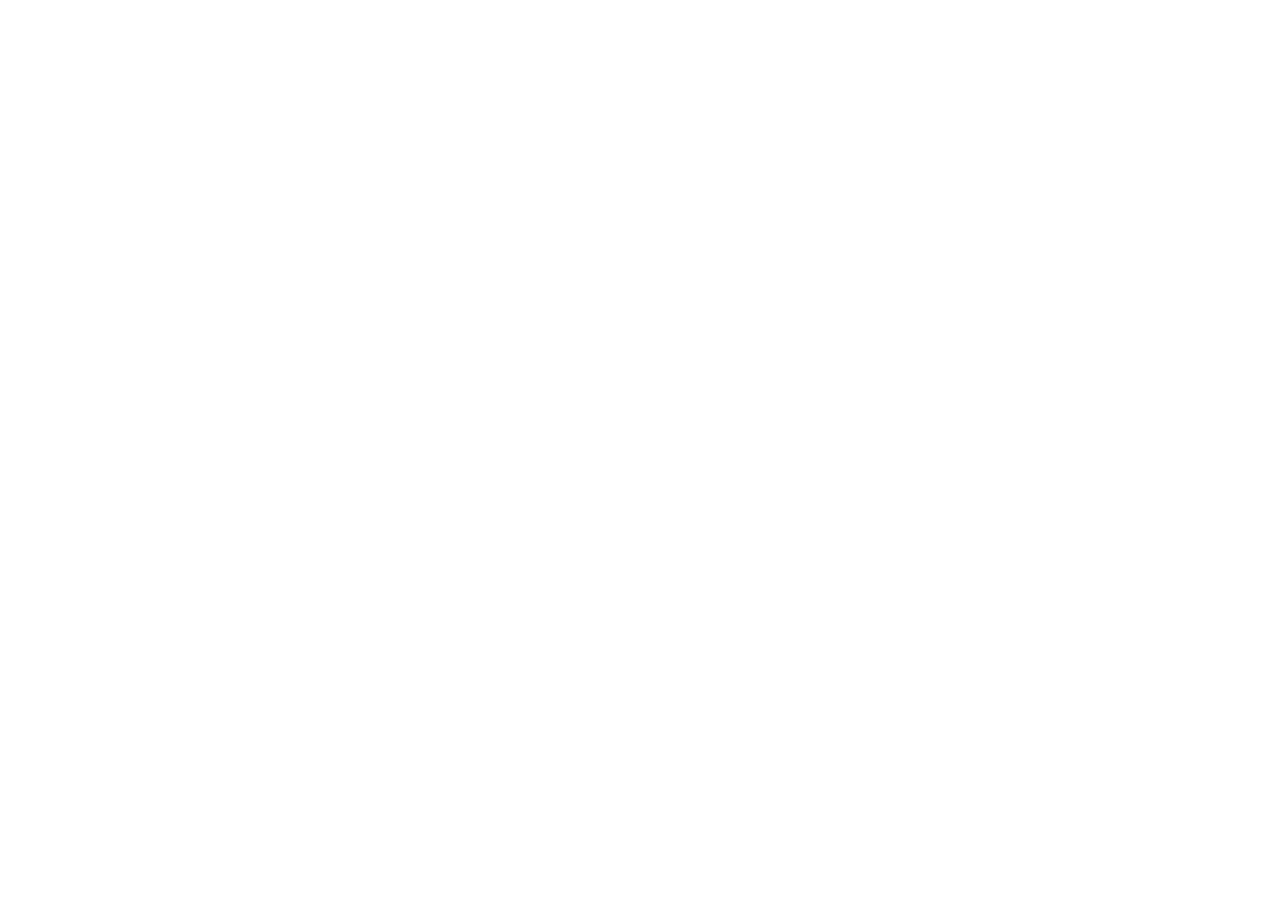
==== index.html @ 1bb32922 "Add basic boilerplate and stylesheet" ====
<!DOCTYPE html>
<html lang="en">
<head>
    <meta charset="UTF-8">
    <meta name="viewport" content="width=device-width, initial-scale=1.0">
    <meta name="description" content="">

    <meta property="og:title" content="">
    <meta property="og:description" content="">
    <meta property="og:image" content="">
    <meta property="og:type" content="">
    <meta property="og:url" content="">
    
    <link rel="canonical" href="">

    

    <link rel="alternate" hreflang="ka" href="">
    <link rel="alternate" hreflang="en" href="">
    <link rel="alternate" hreflang="x-default" href="">

    <link rel="stylesheet" href="styles/styles.css">

    <title>Art Main Page</title>
</head>
<body>
    <header>

    </header>

    <main>

    </main>
    
    <footer>

    </footer>
</body>
</html>
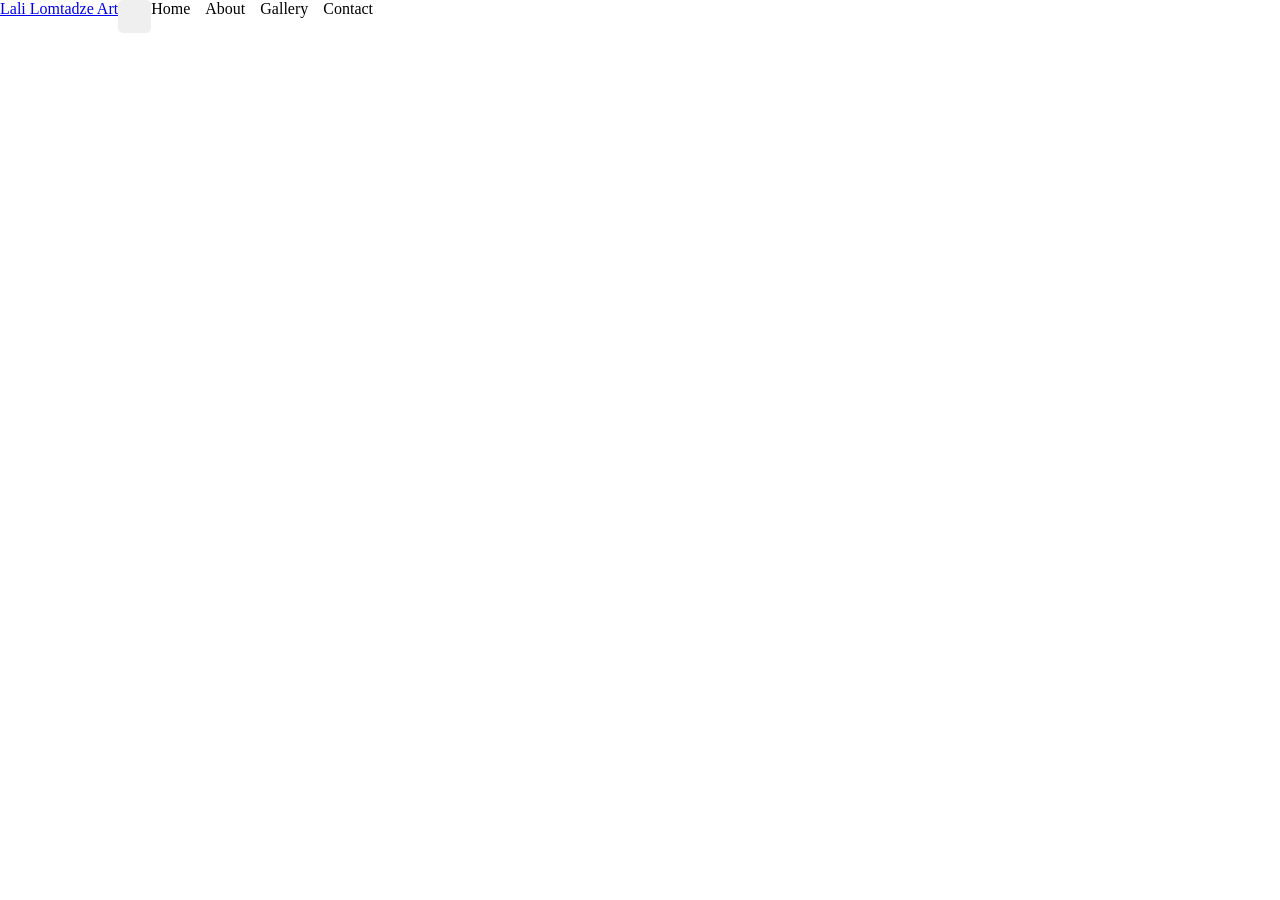
==== commit 6dedfefc: "Add bare bones navigation system" ====
--- a/index.html
+++ b/index.html
@@ -19,19 +19,52 @@
     <link rel="alternate" hreflang="en" href="">
     <link rel="alternate" hreflang="x-default" href="">
 
-    <link rel="stylesheet" href="styles/styles.css">
+    <link rel="stylesheet" href="Styles/styles.css">
+    <link rel="stylesheet" href="Styles/nav.css">
 
     <title>Art Main Page</title>
 </head>
 <body>
     <header>
+        <div class="top_Panel">
+
+            <a href="index.html" class="nav_Logo">
+                Lali Lomtadze Art
+            </a>
+
+            <button class="hamburger_Btn" aria-label="Toggle navigation menu" aria-expanded="false">
+                <div class="hamburger_Line" id="hl1"></div>
+                <div class="hamburger_Line" id="hl2">
+                    <!-- <div id="hl_Piece1"></div>
+                    <div id="hl_Piece2"></div> -->
+                </div>
+                <div class="hamburger_Line" id="hl3"></div>
+            </button>
+
+            <nav class="nav_Element">
+                <ul class="nav_List">
+                    <li class="nav_Link">
+                        Home
+                    </li>
+                    <li class="nav_Link">
+                        About
+                    </li>
+                    <li class="nav_Link">
+                        Gallery
+                    </li>
+                    <li class="nav_Link">
+                        Contact
+                    </li>
+                </ul>
+            </nav>
+        </div>
 
     </header>
 
     <main>
 
     </main>
-    
+
     <footer>
 
     </footer>
--- a/Styles/styles.css
+++ b/Styles/styles.css
@@ -0,0 +1,327 @@
+    *, *::before, *::after {
+        box-sizing: border-box;
+
+        margin: 0;
+
+        padding: 0;
+
+        --text-color: #2f2a26;
+
+        --text-color-alt: #5c534c;
+
+        --text-color-alt-two: #ffffff;
+
+        --default-font-family: Arial, Helvetica, sans-serif;
+
+        --section-separator-unit: clamp(48px, 3vw, 96px);
+
+        --section-separator-unit-big: clamp(48px, 6vw, 96px);
+
+        --nav-color: #f6f3eecc;
+
+        --nav-text-color: #3a332e;
+
+
+        --btn-text-small-phone: clamp(0.2rem, 1.5vw + 0.5rem, 1.5rem);
+        --btn-text-small: clamp(0.2rem, 0.6vw + 0.5rem, 1.4rem);
+
+        --font-size-title-one: clamp(1rem, 2.3vw + 0.8rem, 2rem);
+        --font-size-title-one-big: clamp(1rem, 2.3vw + 0.8rem, 4.3rem);
+        --font-size-title-two: clamp(0.2rem, 2vw + 0.6rem, 2rem);
+        --font-size-title-three: clamp(0.2rem, 0.8vw + 0.4rem, 2rem);
+
+        --primary-color: #d8d2c8;
+
+        --primary-darker: #bfb6a8;
+
+        --secondary-color: #8a8176;
+
+        --tertiary-color: #f4f1ec;
+
+        --tertiary-darker: #3b342f;
+
+        /* --quaternary-color: #4F728E; */
+
+        --quaternary-color: #cfc7bb;
+
+        --quaternary-lighter: #6b6258;
+
+        --quinary-color: #4b443d;
+
+
+        --gradient-one: #ffffff;
+
+        --gradient-two: #e3ddd4;
+
+
+        --gradient-one-hover: #ffffff;
+
+        --gradient-two-hover: #d6cfc5;
+
+
+
+        --distinguished-window: #afa79c;
+
+
+        --footer-background-color: #f3efe9;
+
+        --dimmed-link: #6f665c;
+
+
+        --contact-tag: #ebe6df62;
+
+        --contact-card: #f7f3ee;
+
+
+        --background-color: #faf8f5;
+
+        --accent-color-one: #b9b1a5;
+
+        --accent-color-two: #e6dfd3;
+
+        --accent-color-three: #c9b8a3;
+
+        --border-radius-mobile-large: clamp(10px, 4vw, 30px);
+
+        --border-radius-mobile-smaller: clamp(5px, 2vw, 15px);
+
+        --border-radius-picture-one: clamp(10px, 4vw, 30px);
+
+        /* DO NOT DELETE BELOW THIS */
+
+
+        --footer-Text: #7a7268;
+
+        --footer-headers: #4e463f;
+
+        /* Font Sizes */
+
+        /* =================================
+        HERO / DISPLAY
+        ================================= */
+
+        --fs-display-xxl: clamp(3.25rem, 8vw, 4rem); /* 52–64px */
+        --fs-display-xl:  clamp(2.75rem, 7vw, 3.5rem);
+        --fs-display-lg:  clamp(2.25rem, 6vw, 3rem);
+        --fs-display-md:  clamp(2rem, 5vw, 2.5rem);
+
+
+        /* =================================
+        SECTION HEADINGS
+        ================================= */
+
+        --fs-heading-xl: 2.5rem;  /* 40px */
+        --fs-heading-lg: 2rem;    /* 32px */
+        --fs-heading-md: 1.75rem; /* 28px */
+        --fs-heading-sm: 1.5rem;  /* 24px */
+
+
+        /* =================================
+        CARDS / COMPONENTS
+        ================================= */
+
+        --fs-card-xl: 1.5rem;      /* 24px */
+        --fs-card-lg: 1.25rem;     /* 20px */
+        --fs-card: 1.125rem;       /* 18px */
+        --fs-card-sm: 1rem;        /* 16px */
+
+
+        /* =================================
+        BODY COPY
+        ================================= */
+
+        --fs-body-xl: 1.25rem; /* 20px */
+        --fs-body-lg: 1.125rem;/* 18px */
+        --fs-body: 1rem;       /* 16px */
+        --fs-body-sm: .875rem; /* 14px */
+        --fs-body-xs: .75rem;  /* 12px */
+
+
+        /* =================================
+        UI
+        ================================= */
+
+        --fs-button-lg: 1.125rem; /* 18px */
+        --fs-button: 1rem;        /* 16px */
+        --fs-button-sm: .875rem;  /* 14px */
+        --fs-label-lg: 1rem;      /* 16px */
+        --fs-label: .875rem;      /* 14px */
+
+
+        /* =================================
+        MARKETING SPECIALS
+        ================================= */
+
+        --fs-stat-xl: 4rem; /* 64px */
+        --fs-stat-lg: 3rem; /* 48px */
+        --fs-quote: 1.5rem; /* 24px */
+        --fs-overline: .75rem; /* 12px */
+        --fs-caption: .75rem;  /* 12px */
+        
+    }
+
+  
+    h1, h2, h3, h4, h5, h6 {
+
+      font-weight: 100;
+    }
+
+    h1 {
+
+        font-size: var(--fs-display-lg);
+    }
+
+    h2 {
+
+        font-size: var(--fs-heading-lg);
+    }
+
+    h3 {
+
+        font-size: var(--fs-heading-md);
+    }
+
+    h4 {
+
+        font-size: var(--fs-heading-sm);
+    }
+
+   @media (min-width:1000px) {
+    *, *::before, *::after {
+            --fs-display-xxl: clamp(5rem, 7vw, 7rem);    /* ~80–112px */
+            --fs-display-xl:  clamp(4rem, 6vw, 6rem);   /* ~64–96px */
+            --fs-display-lg:  clamp(3.5rem, 5vw, 5rem); /* ~56–80px */
+            --fs-display-md:  clamp(3rem, 4vw, 4rem);   /* ~48–64px */
+
+            --fs-heading-xl: 3.75rem; /* 60px */
+            --fs-heading-lg: 3rem;    /* 48px */
+            --fs-heading-md: 2.25rem; /* 36px */
+            --fs-heading-sm: 1.75rem; /* 28px */
+
+            --fs-card-xl: 2.25rem; /* 36px */
+            --fs-card-lg: 1.75rem; /* 28px */
+            --fs-card: 1.5rem;     /* 24px */
+            --fs-card-sm: 1.25rem; /* 20px */
+
+            --fs-body-xl: 1.5rem;  /* 24px */
+            --fs-body-lg: 1.375rem;/* 22px */
+            --fs-body: 1.125rem;   /* 18px */
+            --fs-body-sm: 1rem;    /* 16px */
+            --fs-body-xs: .875rem; /* 14px */
+
+            --fs-button-lg: 1.25rem; /* 20px */
+            --fs-button: 1.125rem;   /* 18px */
+            --fs-button-sm: 1rem;    /* 16px */
+            --fs-label-lg: 1.125rem; /* 18px */
+            --fs-label: 1rem;        /* 16px */
+
+            --fs-stat-xl: 6rem; /* 96px */
+            --fs-stat-lg: 4rem; /* 64px */
+            --fs-quote: 2rem;   /* 32px */
+            --fs-overline: .875rem; /* 14px */
+            --fs-caption: .875rem;  /* 14px */
+        }
+    }
+
+
+    @media (min-width: 2000px) {
+
+        *, *::before, *::after {
+
+        --fs-body-xl: 1.75rem;  /* 28px */
+        --fs-body-lg: 1.5rem;   /* 24px */
+        --fs-body: 1.375rem;    /* 22px */
+        --fs-body-sm: 1.125rem; /* 18px */
+
+        --fs-heading-xl: 5rem;    /* 80px */
+        --fs-heading-lg: 4rem;    /* 64px */
+        --fs-heading-md: 3rem;    /* 48px */
+        --fs-heading-sm: 2.25rem; /* 36px */
+
+        --fs-card-xl: 3rem;    /* 48px */
+        --fs-card-lg: 2.25rem; /* 36px */
+        --fs-card: 1.75rem;    /* 28px */
+        --fs-card-sm: 1.5rem;  /* 24px */
+
+        --fs-button-lg: 1.5rem; /* 24px */
+        --fs-button: 1.25rem;   /* 20px */
+        --fs-button-sm: 1.125rem; /* 18px */
+        --fs-label-lg: 1.25rem; /* 20px */
+        --fs-label: 1.125rem;   /* 18px */
+
+        --fs-stat-xl: 8rem; /* 128px */
+        --fs-stat-lg: 5rem; /* 80px */
+        --fs-quote: 2.5rem; /* 40px */
+        --fs-overline: 1rem; /* 16px */
+        --fs-caption: 1rem;  /* 16px */
+        }
+    }
+
+    @media (min-width: 3000px) {
+        *, *::after, *::before {
+
+        --fs-display-xxl: clamp(8rem, 6vw, 10rem);
+        --fs-display-xl:  clamp(6.75rem, 5vw, 8.5rem);
+        --fs-display-lg:  clamp(5.5rem, 4vw, 7rem);
+        --fs-display-md:  clamp(4.5rem, 3vw, 5.75rem);
+
+
+        /* =================================
+            SECTION HEADINGS
+            ================================= */
+
+        --fs-heading-xl: 7rem;       /* 112px */
+        --fs-heading-lg: 5.5rem;     /* 88px */
+        --fs-heading-md: 4.25rem;    /* 68px */
+        --fs-heading-sm: 3rem;       /* 48px */
+
+
+        /* =================================
+            CARDS / COMPONENTS
+            ================================= */
+
+        --fs-card-xl: 4rem;          /* 64px */
+        --fs-card-lg: 3.25rem;       /* 52px */
+        --fs-card: 2.5rem;           /* 40px */
+        --fs-card-sm: 2rem;          /* 32px */
+
+
+        /* =================================
+            BODY COPY
+            ================================= */
+
+        --fs-body-xl: 3.25rem;       /* 44px */
+        --fs-body-lg: 2.375rem;      /* 38px */
+        --fs-body: 2.5rem;             /* 32px */
+        --fs-body-sm: 1.625rem;      /* 26px */
+        --fs-body-xs: 1.375rem;      /* 22px */
+
+
+        /* =================================
+            UI
+            ================================= */
+
+        --fs-button-lg: 2rem;        /* 32px */
+        --fs-button: 1.75rem;        /* 28px */
+        --fs-button-sm: 1.5rem;      /* 24px */
+
+        --fs-label-lg: 1.625rem;     /* 26px */
+        --fs-label: 1.375rem;        /* 22px */
+
+
+        /* =================================
+            MARKETING SPECIALS
+            ================================= */
+
+        --fs-stat-xl: 11rem;         /* 176px */
+        --fs-stat-lg: 7rem;          /* 112px */
+
+        --fs-quote: 3.5rem;          /* 56px */
+
+        --fs-overline: 1.25rem;      /* 20px */
+
+        --fs-caption: 1.25rem;       /* 20px */
+            }
+
+
+    }
--- a/Styles/nav.css
+++ b/Styles/nav.css
@@ -0,0 +1,117 @@
+/* Hamburger Button */
+
+.hamburger_Line {
+
+    height: 5px;
+    width: 100%;
+
+    border-radius: 100px;
+
+    
+
+  }
+  
+  .hamburger_Pressed > .hl1 {
+
+    transform: rotate(45deg);
+    /* width: calc(1.4 * 33.5px); */
+    transform-origin: left;
+    translate: 15% 23%;
+
+  }
+
+  .hamburger_Pressed > .hl2 {
+
+    background: transparent;
+  }
+
+  .hamburger_Pressed  .hl_Piece1 {
+
+    transform: translateX(-150%);
+
+  }
+
+  .hamburger_Pressed  .hl_Piece2 {
+
+    transform: translateX(150%);
+
+  }
+
+  .hamburger_Pressed > .hl3 {
+
+    transform: rotate(-45deg);
+    transform-origin: left;
+    translate: 15% -23%;
+  }
+  
+  .hl1 {
+    background: var(--accent-color-one);
+    transition: all 200ms ease-in;
+
+  }
+
+  .hl2 {
+    
+  display: flex;
+  background-color: var(--accent-color-one);
+  transition: all 200ms ease-in;
+
+
+  }
+
+  .hl_Piece1 {
+
+    
+    width: 50%;
+    height: 100%;
+    border-bottom-left-radius: 50px;
+    border-top-left-radius: 50px;
+    background: var(--accent-color-one);
+    transition: all 100ms ease-in;
+  }
+  .hl_Piece2 {
+
+    width: 50%;
+    height: 100%;
+    border-bottom-right-radius: 50px;
+    border-top-right-radius: 50px;
+    background: var(--accent-color-one);
+    transition: all 100ms ease-in;
+  }
+
+  .hl3 {
+    background: var(--accent-color-one);
+    transition: all 200ms ease-in;
+
+  }
+
+  .hamburger_Btn {
+
+    /* background-color: transparent; */
+    border: none;
+    height: 33px;
+    width: 33px;
+    display: flex;
+    padding: 4px;
+    flex-direction: column;
+    justify-content: space-between;
+    align-items: center;
+    border-radius: 5px;
+    overflow: hidden;
+    
+
+  }
+
+  /* Navbar */
+
+  .top_Panel {
+
+    display: flex;
+  }
+
+  .nav_List {
+
+    display: flex;
+    list-style: none;
+    gap: clamp(8px, 4vw, 15px);
+  }
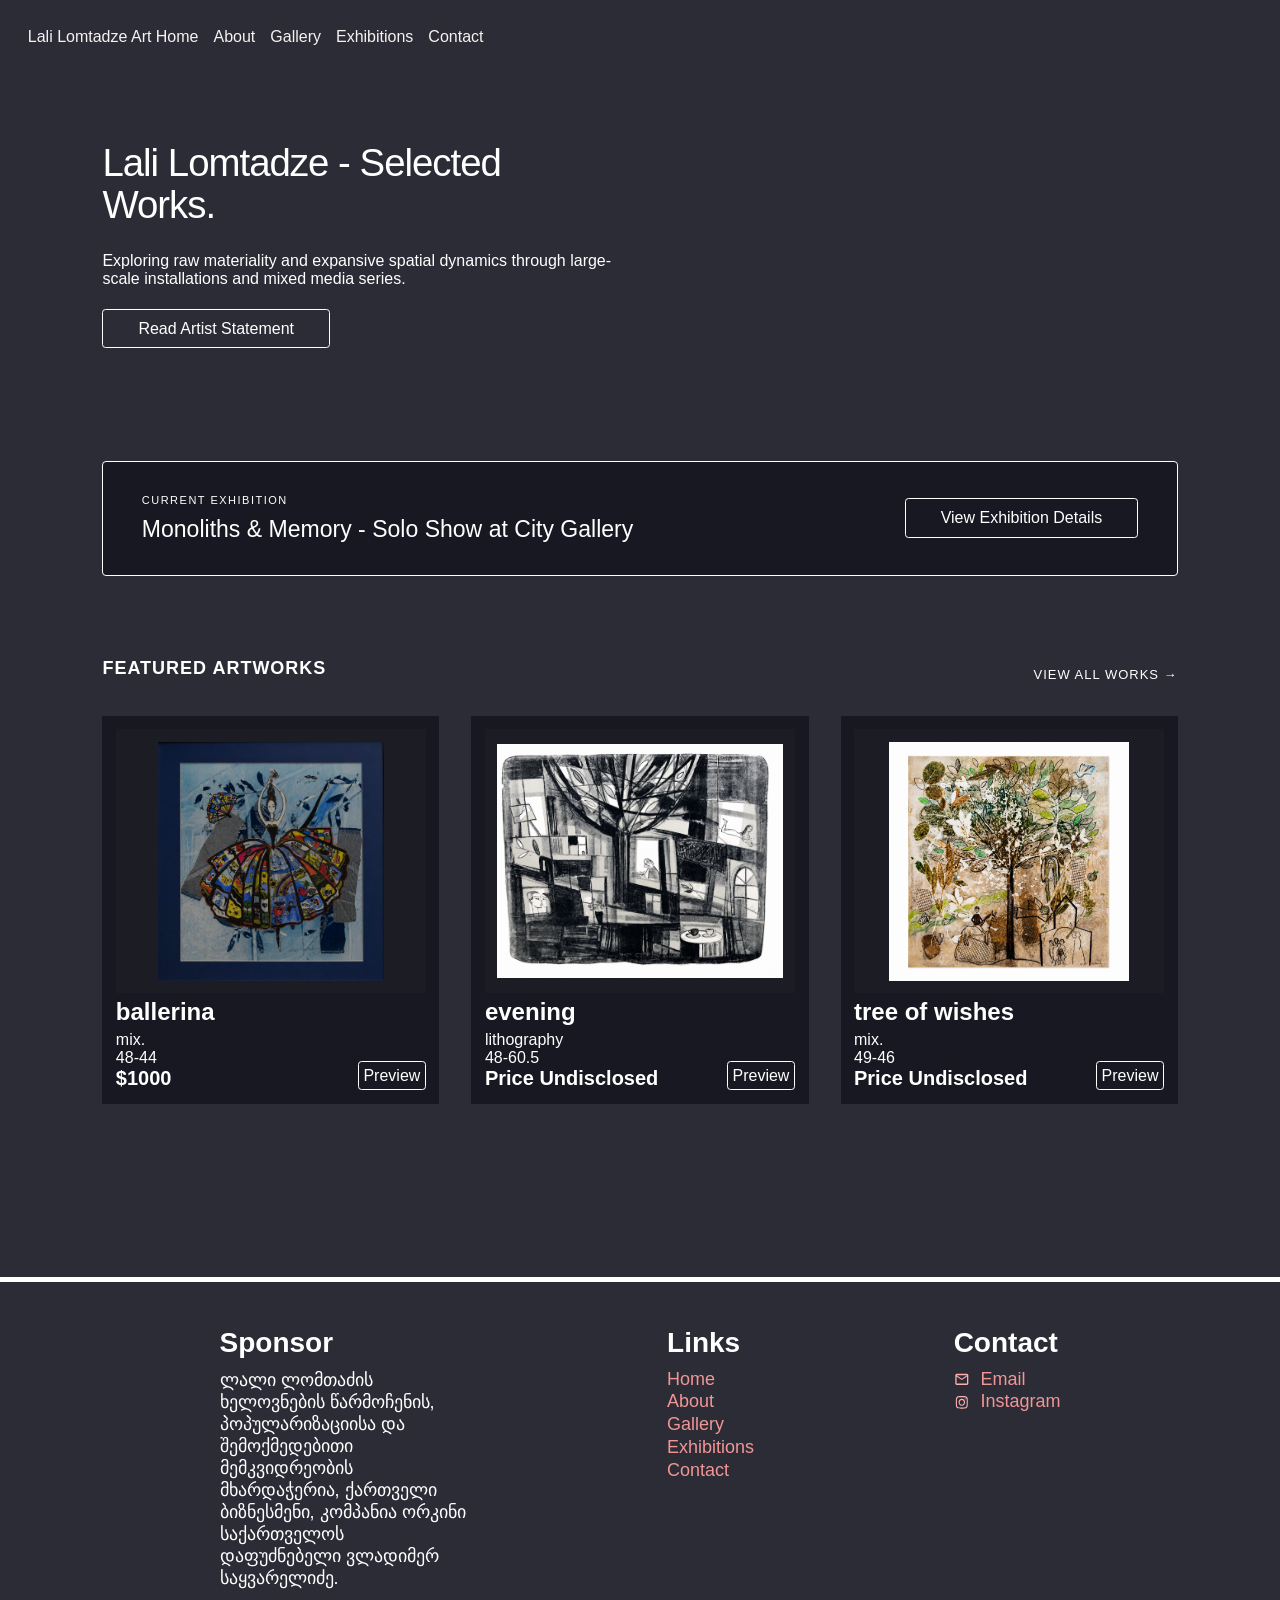
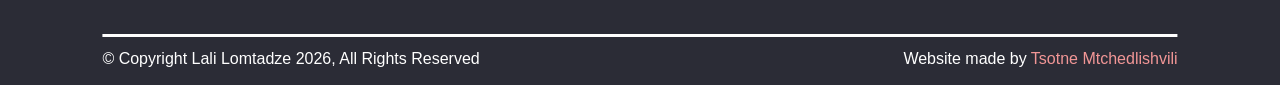
==== commit 35aa9be8: "Bring the site up to its final alpha stage Ready to push" ====
--- a/index.html
+++ b/index.html
@@ -21,52 +21,134 @@
 
     <link rel="stylesheet" href="Styles/styles.css">
     <link rel="stylesheet" href="Styles/nav.css">
+    <link rel="stylesheet" href="Styles/UI.css">
+    <link rel="stylesheet" href="Styles/gradient.css">
+    <link rel="stylesheet" href="Styles/home.css">
+    <link rel="stylesheet" href="Styles/footer.css">
+    <link rel="stylesheet" href="Styles/gallery.css">
 
     <title>Art Main Page</title>
 </head>
 <body>
     <header>
-        <div class="top_Panel">
+        <div class="top_Panel ">
 
-            <a href="index.html" class="nav_Logo">
-                Lali Lomtadze Art
-            </a>
+            <div class="top_Panel_Before"></div>
+            <div class="logo_And_Btn">
+                <a href="index.html" class="nav_Logo">
+                    Lali Lomtadze Art
+                </a>
 
-            <button class="hamburger_Btn" aria-label="Toggle navigation menu" aria-expanded="false">
-                <div class="hamburger_Line" id="hl1"></div>
-                <div class="hamburger_Line" id="hl2">
-                    <!-- <div id="hl_Piece1"></div>
-                    <div id="hl_Piece2"></div> -->
-                </div>
-                <div class="hamburger_Line" id="hl3"></div>
-            </button>
+                <button class="hamburger_Btn hamburger_Visible" aria-label="Toggle navigation menu" aria-expanded="false">
+                    <div class="hamburger_Line hl1"></div>
+                    <div class="hamburger_Line hl2">
+                        <div class="hl_Piece1"></div>
+                        <div class="hl_Piece2"></div>
+                    </div>
+                    <div class="hamburger_Line hl3"></div>
+                </button>
+            </div>
 
             <nav class="nav_Element">
                 <ul class="nav_List">
-                    <li class="nav_Link">
-                        Home
+                    <li class="nav_Item">
+                        <a href="index.html" class="nav_Link">Home</a>
                     </li>
-                    <li class="nav_Link">
-                        About
+                    <li class="nav_Item">
+                        <a href="about.html" class="nav_Link">About</a>
                     </li>
-                    <li class="nav_Link">
-                        Gallery
+                    <li class="nav_Item">
+                        <a href="gallery.html" class="nav_Link">Gallery</a>
                     </li>
-                    <li class="nav_Link">
-                        Contact
+                    <li class="nav_Item">
+                        <a href="exhibition.html" class="nav_Link">Exhibitions</a>
+                    </li>
+                    <li class="nav_Item">
+                        <a href="contact.html" class="nav_Link">Contact</a>
                     </li>
                 </ul>
             </nav>
         </div>
-
+        <div id="sentinel" aria-hidden="true" style="position: absolute; top: 0; left: 0; width: 100%; height: 1px; pointer-events: none; opacity: 0;"></div>
     </header>
 
     <main>
 
+        <section class="hero-split">
+            <div class="hero-content">
+                <h1>Lali Lomtadze - Selected Works. </h1>
+                <p>Exploring raw materiality and expansive spatial dynamics through large-scale installations and mixed media series.</p>
+                <a href="about.html" class="generic_Button">Read Artist Statement</a>
+            </div>
+            <div class="hero-video">
+                <iframe width="560" height="315" src="https://www.youtube.com/embed/-3eyiRvdi0U?si=hUr3q0bg7yE_YjlS" title="YouTube video player" frameborder="0" allow="accelerometer; autoplay; clipboard-write; encrypted-media; gyroscope; picture-in-picture; web-share" referrerpolicy="strict-origin-when-cross-origin" allowfullscreen></iframe>
+            </div>
+        </section>
+
+        <section class="exhibition-spotlight">
+            <div class="exhibition-info">
+                <span>Current Exhibition</span>
+                <h3>Monoliths & Memory - Solo Show at City Gallery</h3>
+            </div>
+            <a href="exhibition.html" class="generic_Button">View Exhibition Details</a>
+        </section>
+
+        <section class="featured-section">
+            <div class="section-header">
+                <h2>Featured Artworks</h2>
+                <a href="gallery.html">View All Works &rarr;</a>
+            </div>
+            <div class="gallery-grid">
+                
+            </div>
+        </section>
+
     </main>
 
     <footer>
-
+        <div class="footer_Div">
+            <!-- <img src="Images/theSpace/logo-mtavari-eng(2).png"
+                 alt="Company Logo" class="footer_Logo" width="50"> -->
+                 
+            <div class="footer_Column">
+                <h3>Sponsor</h3>
+                <p>ლალი ლომთაძის ხელოვნების წარმოჩენის, პოპულარიზაციისა და შემოქმედებითი მემკვიდრეობის მხარდაჭერია, ქართველი ბიზნესმენი, კომპანია ორკინი საქართველოს დაფუძნებელი ვლადიმერ საყვარელიძე.</p>
+            </div>
+            <div class="footer_Column">
+                <h3>Links</h3>
+                <ul>
+                    <li class="footer_av_Link"><a href="index.html">Home</a></li>
+                    <li class="footer_av_Link"><a href="about.html">About</a></li>
+                    <li class="footer_av_Link"><a href="gallery.html">Gallery</a></li>
+                    <li class="footer_av_Link"><a href="exhibition.html">Exhibitions</a></li>
+                    <li class="footer_av_Link"><a href="contact.html">Contact</a></li>
+                </ul>
+            </div>
+            <div class="footer_Column">
+                <h3>Contact</h3>
+                <ul>
+                    <!-- <li class="social_Link"><div class="footer_Icon_Three" aria-hidden="true"></div><span><a href="mailto:lali.lomtadze.art@gmail.com">Email</a></span></li> -->
+                    <li class="social_Link"><div class="footer_Social_Icon" id="soc_One" aria-hidden="true"></div><a href="mailto:lali.lomtadze.art@gmail.com">Email</a></li>
+                    <li class="social_Link"><div class="footer_Social_Icon" id="soc_Three" aria-hidden="true"></div><a href="">Instagram</a></li>
+                </ul>
+            </div>
+            <!-- <div class="footer_Column">
+                <h3>Social Media</h3>
+                <ul>
+                    <li class="social_Link"><div class="footer_Social_Icon" id="soc_One" aria-hidden="true"></div><a href="">LinkedIn</a></li>
+                    <li class="social_Link"><div class="footer_Social_Icon" id="soc_Two" aria-hidden="true"></div><a href="">Facebook</a></li>
+                    <li class="social_Link"><div class="footer_Social_Icon" id="soc_Three" aria-hidden="true"></div><a href="">Instagram</a></li>
+                    <li class="social_Link"><div class="footer_Social_Icon" id="soc_Four" aria-hidden="true"></div><a href="">Tiktok</a></li>
+                </ul>
+            </div> -->
+        </div>
+        <div class="footer-divider"></div>
+        <div class="footer_Div_Lower">
+            <p class="copyright">© Copyright Lali Lomtadze 2026, All Rights Reserved</p>
+            <p class="author">Website made by <a href="https://tsotnemtchedlishvili.ge">Tsotne Mtchedlishvili</a></p>
+        </div>
     </footer>
 </body>
+<script src="js/nav.js"></script>
+<script src="js/featuredGalleryList.js"></script>
 </html>
--- a/Styles/styles.css
+++ b/Styles/styles.css
@@ -5,7 +5,9 @@
 
         padding: 0;
 
-        --text-color: #2f2a26;
+        font-family: Arial, Helvetica, sans-serif;
+
+        --text-color: white;
 
         --text-color-alt: #5c534c;
 
@@ -30,11 +32,11 @@
         --font-size-title-two: clamp(0.2rem, 2vw + 0.6rem, 2rem);
         --font-size-title-three: clamp(0.2rem, 0.8vw + 0.4rem, 2rem);
 
-        --primary-color: #d8d2c8;
-
-        --primary-darker: #bfb6a8;
-
-        --secondary-color: #8a8176;
+        --primary-color: rgb(43, 44, 54);
+
+        --primary-darker: rgba(23, 24, 32, 0.95);
+
+        --secondary-color: white;
 
         --tertiary-color: #f4f1ec;
 
@@ -75,7 +77,9 @@
 
         --background-color: #faf8f5;
 
-        --accent-color-one: #b9b1a5;
+        --accent-color-one: #f8f1f1;
+
+        /* --accent-color-one: #b9b1a5; */
 
         --accent-color-two: #e6dfd3;
 
@@ -90,9 +94,9 @@
         /* DO NOT DELETE BELOW THIS */
 
 
-        --footer-Text: #7a7268;
-
-        --footer-headers: #4e463f;
+        --footer-Text: white;
+
+        --footer-headers: white;
 
         /* Font Sizes */
 
@@ -160,6 +164,18 @@
         
     }
 
+
+    a {
+        text-decoration: none;
+        color: var(--accent-color-one);
+    }
+
+    a:hover {
+        text-decoration: none;
+        /* color: var(--dimmed-link); */
+        color: rgb(241, 150, 150);
+    }
+
   
     h1, h2, h3, h4, h5, h6 {
 
@@ -168,17 +184,17 @@
 
     h1 {
 
-        font-size: var(--fs-display-lg);
+        font-size: var(--fs-heading-lg);
     }
 
     h2 {
 
-        font-size: var(--fs-heading-lg);
+        font-size: var(--fs-heading-md);
     }
 
     h3 {
 
-        font-size: var(--fs-heading-md);
+        font-size: var(--fs-heading-sm);
     }
 
     h4 {
--- a/Styles/nav.css
+++ b/Styles/nav.css
@@ -98,7 +98,41 @@
     align-items: center;
     border-radius: 5px;
     overflow: hidden;
-    
+
+    /* position: relative;
+    left: 15vw; */
+    opacity: 0;
+    visibility: hidden;
+    background-color: transparent;
+    
+
+  }
+
+  .hamburger_Btn:hover {
+
+    cursor: pointer;
+    
+
+  }
+
+  .nav_Logo {
+
+    min-width: max-content;
+
+  }
+
+
+  .logo_And_Btn {
+    width: 10vw;
+    display: flex;
+    justify-content: space-between;
+    align-items: center;
+    transition: all 200ms ease-in-out;
+    height: var(--section-separator-unit);
+    min-height:var(--section-separator-unit) ;
+    padding: 0 1vw;
+    padding-inline: clamp(8px, 4vw, 15px);
+
 
   }
 
@@ -107,6 +141,33 @@
   .top_Panel {
 
     display: flex;
+    position: fixed;
+    top: 1vw;
+    left: 1vw;
+    height: calc(var(--section-separator-unit));
+    width: max-content;
+    display: flex;
+    align-items: center;
+    z-index: 15;
+    gap: clamp(8px, 4vw, 15px);
+    transition: all 200ms ease-in-out;
+    /* padding-inline: clamp(8px, 4vw, 15px); */
+    
+  }
+
+  .top_Panel_Before {
+    position: absolute;
+    top: 0;
+    left: 0;
+    display: block;
+    height: 100%;
+    width: 0%;
+    background-color: rgba(0, 0, 0, 0.384);
+    z-index: -1;
+    /* transform: translateX(-100%); */
+    transition: all 200ms ease-out;  
+
+
   }
 
   .nav_List {
@@ -114,4 +175,138 @@
     display: flex;
     list-style: none;
     gap: clamp(8px, 4vw, 15px);
-  }+    transform: translateX(0%);
+    transition: all 600ms ease-in-out;
+    opacity: 1;
+  }
+
+  /* Show Dropdown */
+
+  .show_Dropdown {
+    
+    flex-direction: column;
+    align-items: normal;
+    /* padding-block: 1vw 2vw; */
+    /* height: unset; */
+    gap: 0;
+  }
+
+  .show_Dropdown .top_Panel_Before {
+    
+    /* transform: translateX(0%); */
+    width: 100%;
+    backdrop-filter: blur(15px);
+
+  }
+
+  .show_Dropdown .logo_And_Btn {
+
+    /* background-color: black; */
+    /* width: 100%; */
+    align-items: center;
+    width: 100%;
+    gap: clamp(8px, 4vw, 15px);
+  }
+
+  .show_Dropdown .hamburger_Btn {
+
+    opacity: 1;
+    visibility:visible;
+  }
+
+  .show_Dropdown .nav_List {
+
+    /* padding: clamp(8px, 4vw, 15px); */
+    /* opacity: 0; */
+    /* display: none; */
+    /* position: absolute;
+    right: 0;
+    top: 0; */
+    transform: translateX(-120%);
+  }
+
+  .nav_Element {
+
+
+    /* height: 100%; */
+    display: flex;
+    align-items: center;
+    overflow: hidden;
+    width: auto;
+    /* transition: all 200ms ease-in-out; */
+
+  }
+
+  .show_Dropdown .nav_Element {
+
+    position: absolute;
+    top: 100%;
+    height: 0px;
+    width: 100%;
+    background-color: rgba(0, 0, 0, 0.384);
+    overflow: hidden;
+    /* transition: all 200ms !important; */
+
+  }
+
+  /* .show_Dropdown .nav_Element {
+
+    
+    display: flex;
+    position: absolute;
+    top: 0;
+    right: 0;
+    width: 0%;
+    min-height: 100%;
+    height: 100%;
+    z-index: -2;
+    justify-content: end;
+    align-items: center;
+    min-width: 0;
+    overflow: hidden;
+    flex-shrink: 2;
+
+  } */
+
+  .show_Dropdown .nav_Element_Closed {
+
+    height: 0px !important;
+
+  }
+
+  
+
+  .show_Dropdown .temporary_Ul {
+
+    display: flex;
+    flex-direction: column;
+    width: 100%;
+    position: absolute;
+    top: 0;
+    padding: clamp(8px, 4vw, 15px);
+    padding-top: 0;
+    gap: clamp(8px, 4vw, 15px);
+    list-style: none;
+    backdrop-filter: blur(15px);
+  }
+
+  .show_Dropdown .temporary_Ul .nav_Link {
+
+    display: block;
+    width: 100%;
+    height: 100%;
+    padding: clamp(4px, 2vw, 8px);
+  }
+
+  .nav_Element_Expanded .nav_List {
+
+    display: flex;
+    position: absolute;
+    top: 0;
+    right: 0;
+    flex-direction: column;
+    width: unset;
+    transform: unset;
+    
+  }
+
--- a/Styles/UI.css
+++ b/Styles/UI.css
@@ -0,0 +1,24 @@
+.generic_Button {
+
+    /* width: clamp(80px, 8vw, 260px);
+    height: ; */
+    padding-inline: clamp(35px, 2vw + 0.35rem, 150px);
+    padding-block: clamp(10px, 0.5vw, 40px);
+    font-size: inherit;
+    background-color: transparent;
+    border: none;
+    color: white;
+    border: solid 1px white;
+    border-radius: calc(clamp(35px, 2vw + 0.35rem, 150px)/10);
+    transition: all 150ms ease-out;
+}
+
+.generic_Button:hover {
+
+
+    color: rgba(255, 0, 0, 0);
+    /* border: solid 1px rgba(255, 0, 0, 0); */
+    border-color: rgb(241, 150, 150);
+    color: rgb(241, 150, 150);
+    cursor: pointer;
+}
--- a/Styles/gradient.css
+++ b/Styles/gradient.css
@@ -0,0 +1,6 @@
+#gradient {
+
+    position: absolute;
+    background-color: rgb(240, 86, 86);
+    z-index: -1;
+}
--- a/Styles/home.css
+++ b/Styles/home.css
@@ -0,0 +1,289 @@
+body {
+
+    background-color: rgba(23, 24, 32, 0.95);
+    background-color: rgb(43, 44, 54);
+    color: white;
+}
+
+/* main {
+
+    gap: var(--section-separator-unit);
+} */
+
+/* .landing_Banner_Home {
+
+    height: 100vh;
+    display: flex;
+    align-items: end;
+    padding-block: var(--section-separator-unit);
+    background-image: url(https://c4.wallpaperflare.com/wallpaper/707/220/899/gradient-blue-pink-abstract-art-wallpaper-preview.jpg);
+    background-size: cover;
+}
+
+.landing_Main_Header {
+
+
+}
+
+.main_Biography {
+
+    display: flex;
+    justify-content: center;
+    flex-wrap: wrap;
+    padding-inline: 10vw;
+    padding-block: var(--section-separator-unit);
+}
+
+.biography_Content {
+
+    display: flex;
+    flex-wrap: wrap;
+    gap: 2vw;
+    align-items:start;
+    justify-content: center;
+}
+
+.main_Biography_Text {
+
+    width: 40vw;
+    display: flex;
+    flex-direction: column;
+    gap: 1vw;
+}
+
+.main_Biography_Description {
+
+    line-height: 150%;
+
+}
+
+.main_Portrait_Container {
+    height: clamp(300px, 16vw, 600px);
+    width: clamp(300px, 16vw, 600px);
+    min-width: 300px;
+    border-radius: 200vw;
+    overflow: hidden;
+    
+}
+
+.main_Biography_Portrait {
+
+    float: left;
+    width: 100%;
+} */
+
+/* PArt 2 */
+
+       
+
+
+
+       
+
+
+main {
+    width: 90vw;
+    margin: 0 auto;
+    padding: calc(var(--section-separator-unit)*2) clamp(24px, 3vw, 64px);
+}
+
+/* Hero */
+.hero-split {
+    display: grid;
+    grid-template-columns: repeat(auto-fit, minmax(clamp(280px, 35vw, 500px), 1fr));
+    gap: clamp(32px, 4vw, 80px);
+    align-items: center;
+    margin-bottom: clamp(48px, 6vw, 100px);
+}
+
+.hero-content h1 {
+    font-size: clamp(32px, 3vw, 56px);
+    font-weight: 400;
+    letter-spacing: -1px;
+    line-height: 1.1;
+    margin-bottom: clamp(20px, 2vw, 36px);
+}
+
+.hero-content p {
+    color: var(--muted);
+    font-size: clamp(16px, 1.1vw, 21px);
+    margin-bottom: clamp(24px, 2.5vw, 40px);
+    width: 100%;
+    max-width: 540px;
+}
+
+.btn {
+    display: inline-block;
+    background: var(--text);
+    color: var(--bg);
+    padding: clamp(12px, 1.2vw, 18px) clamp(24px, 2vw, 40px);
+    text-decoration: none;
+    font-size: clamp(12px, 0.9vw, 15px);
+    text-transform: uppercase;
+    letter-spacing: 1px;
+    border-radius: 2px;
+    transition: background 0.2s;
+}
+
+.btn:hover {
+    background: var(--muted);
+}
+
+.hero-video {
+    position: relative;
+    width: 100%;
+    aspect-ratio: 16 / 9;
+    background: var(--surface);
+    border-radius: 4px;
+    overflow: hidden;
+}
+
+.hero-video iframe {
+    position: absolute;
+    top: 0;
+    left: 0;
+    width: 100%;
+    height: 100%;
+    border: 0;
+}
+
+/* Exhibition Banner */
+.exhibition-spotlight {
+    background: rgba(23, 24, 32, 0.95);
+    border: 1px solid white;
+    padding: clamp(24px, 2.5vw, 48px) clamp(24px, 3vw, 60px);
+    display: flex;
+    justify-content: space-between;
+    align-items: center;
+    margin-bottom: clamp(48px, 6vw, 100px);
+    border-radius: 4px;
+    flex-wrap: wrap;
+    gap: clamp(16px, 2vw, 32px);    
+}
+
+.exhibition-info span {
+    display: block;
+    font-size: clamp(11px, 0.7vw, 14px);
+    text-transform: uppercase;
+    letter-spacing: 1.5px;
+    color: var(--muted);
+    margin-bottom: clamp(6px, 0.8vw, 12px);
+}
+
+.exhibition-info h3 {
+    font-size: clamp(18px, 1.8vw, 28px);
+    font-weight: 500;
+}
+
+/* Featured Section */
+.section-header {
+    display: flex;
+    justify-content: space-between;
+    align-items: flex-end;
+    margin-bottom: clamp(20px, 2.5vw, 36px);
+    flex-wrap: wrap;
+    gap: clamp(12px, 2vw, 24px);
+}
+
+.section-header h2 {
+    font-size: clamp(18px, 1.3vw, 24px);
+    text-transform: uppercase;
+    letter-spacing: 1px;
+    font-weight: 600;
+}
+
+.section-header a {
+    color: var(--text);
+    text-decoration: none;
+    font-size: clamp(13px, 1vw, 16px);
+    text-transform: uppercase;
+    letter-spacing: 1px;
+    border-bottom: 1px solid var(--text);
+    padding-bottom: 2px;
+}
+
+/* Gallery Grid */
+.gallery-grid {
+    display: grid;
+    grid-template-columns: repeat(auto-fit, minmax(clamp(240px, 22vw, 380px), 1fr));
+    gap: clamp(20px, 2.5vw, 40px);
+    margin-bottom: clamp(48px, 6vw, 100px);
+}
+
+.gallery-item {
+    text-decoration: none;
+    color: inherit;
+    display: block;
+}
+
+.image-placeholder {
+    width: 100%;
+    aspect-ratio: 4 / 5;
+    background: var(--surface);
+    margin-bottom: clamp(12px, 1.2vw, 24px);
+    border-radius: 4px;
+    background-size: cover;
+    background-position: center;
+}
+
+.gallery-item h4 {
+    font-size: clamp(14px, 1vw, 18px);
+    font-weight: 500;
+    letter-spacing: 0.5px;
+}
+
+.gallery-item span {
+    font-size: clamp(13px, 0.9vw, 16px);
+    color: var(--muted);
+}
+
+@media (min-width: 2000px) {
+    main {
+        width: 86vw;
+    }
+    .hero-content h1 {
+        font-size: clamp(56px, 3vw, 72px);
+    }
+    .hero-content p {
+        max-width: 700px;
+        font-size: clamp(21px, 1.2vw, 26px);
+    }
+    .gallery-grid {
+        grid-template-columns: repeat(auto-fit, minmax(420px, 1fr));
+        gap: 48px;
+    }
+}
+
+@media (min-width: 2500px) {
+    main {
+        width: 82vw;
+    }
+    .hero-content h1 {
+        font-size: clamp(72px, 3.5vw, 96px);
+    }
+    .hero-content p {
+        max-width: 900px;
+        font-size: clamp(26px, 1.3vw, 34px);
+    }
+    .gallery-grid {
+        grid-template-columns: repeat(auto-fit, minmax(520px, 1fr));
+        gap: 60px;
+    }
+}
+
+@media (min-width: 4000px) {
+    main {
+        width: 78vw;
+    }
+    .hero-content h1 {
+        /* font-size: clamp(96px, 4vw, 140px); */
+    }
+    .hero-content p {
+        max-width: 1300px;
+        /* font-size: clamp(34px, 1.5vw, 48px); */
+    }
+    .gallery-grid {
+        grid-template-columns: repeat(auto-fit, minmax(700px, 1fr));
+        gap: 80px;
+    }
+}
--- a/Styles/footer.css
+++ b/Styles/footer.css
@@ -0,0 +1,417 @@
+footer {
+    background-color: rgb(43, 44, 54);
+    overflow: wrap;
+    color: var(--footer-Text);
+  }
+
+  footer a {
+
+    text-decoration: none;
+    /* color: rgb(83, 165, 76); */
+    /* color: var(--dimmed-link); */
+    color: rgb(241, 150, 150);
+    transition: all 150ms ease;
+  }
+
+  footer a:hover {
+
+    
+    /* color: var(--accent-color-one); */
+    color: white;
+    
+  }
+
+  footer h3 {
+
+    color: var(--footer-Text);
+    font-weight: 900 ;
+    margin-bottom: clamp(10px, 0.5vw, 20px);
+    width: max-content;
+  }
+
+  .footer_Div {
+
+    display: flex;
+    flex-direction: column;
+    justify-content: space-evenly;
+    align-items: center;
+    gap: 5vh;
+
+    /* background-color: var(--footer-background-color); */
+    background-color: rgb(43, 44, 54);
+
+    border-top: 5px solid var(--footer-Text);
+    padding: 5vh 20px;
+
+    font-family: var(--default-font-family);
+    font-size: var(--fs-body) !important;
+    /* color: var(--footer-Text); */
+  }
+
+  .footer_Column {
+
+    max-width: 600px;
+    display: flex;
+    flex-direction: column;
+    align-items: left;
+    justify-content: center;
+    /* text-align: center; */
+  }
+
+  .footer_Column h3 {
+
+        text-align: center;
+  }
+
+
+
+  .address_Column {
+    display: flex;
+    flex-direction: column;
+    gap: 0.2vh;
+  }
+
+  footer address {
+
+    width: clamp(300px, 80vw, 600px);
+    font-style: normal;
+  }
+
+  .footer_Column ul {
+
+    list-style: none;
+    display: flex;
+    flex-direction: column;
+    gap: 0.2vh;
+  }
+
+  .footer_Logo {
+
+    float: left;
+    height: clamp(20px,10vh, 80px);
+    width: auto;
+    margin-right: 8px;
+    margin-bottom: 0.5vh;
+
+  }
+
+  .footer_Column_Link {
+
+    text-align: left;
+  }
+
+  .footer-divider {
+
+    background-color: var(--footer-Text);
+    width: 84vw;
+    height: 0.4vh;
+    position: absolute;
+    left: 50%;
+    transform: translate(-50%);
+
+  }
+
+  .footer_Div_Lower {
+
+    display: flex;
+    flex-direction: column;
+    justify-content: space-between;
+    align-items: center;
+
+    gap: clamp(5px, 3vw, 20px);
+
+    width: 84vw;
+    padding: 1.3vw;
+    padding-top: 1.3vh;;
+    margin: 0 auto;
+
+    /* background-color: rgb(17, 17, 17); */
+
+    color: var(--footer-Text);
+    color: white;
+    /* font-size: clamp(0.5rem, 0.3rem + 3vw, 1.2rem); */
+    font-family: var(--default-font-family);
+  }
+
+  .copyright {
+
+    text-align: center;
+  }
+
+  .tos {
+
+    display: flex;
+    justify-content: space-evenly;
+    gap: 25px;
+  }
+
+  .description_Footer {
+
+    display: flex;
+    align-items: center;
+    text-align: center;
+  }
+
+  .footer_Icon_One, .footer_Icon_Two, .footer_Icon_Three {
+
+    display: inline-block;
+    width: 1em;
+    height: 1em;
+    margin-right: 0.5vw;
+    background-size:contain;
+    background-position: center;
+
+
+  }
+
+  .footer_Icon_One {
+    background-image: url(../Images/Icons/location_on_30dp_7D7D7D_FILL0_wght400_GRAD0_opsz24.svg);
+  }
+
+  .footer_Icon_Two {
+    background-image: url(../Images/Icons/phone_in_talk_30dp_7D7D7D_FILL0_wght400_GRAD0_opsz24.svg);
+  }
+
+  .footer_Icon_Three {
+    background-image: url(../images/Icons/mail_24dp_08BFFF_FILL0_wght400_GRAD0_opsz24.svg);
+  }
+
+  .social_Link {
+
+    display: flex;
+    align-items: center;
+    gap: 5px;
+  }
+
+  .footer_Social_Icon {
+
+    width: clamp(15px, 5vw, 30px);
+    height: clamp(15px, 5vw, 30px);
+    margin-right: 0.5vw;
+    background-size: cover;
+
+  }
+
+  #soc_One {
+
+    display: inline-block;
+    content: "";
+    background-image: url(../images/Icons/mail_24dp_08BFFF_FILL0_wght400_GRAD0_opsz24.svg);
+  }
+  #soc_Two {
+
+    display: inline-block;
+    content: "";
+    background-image: url(../Images/Icons/socials/facebook-color-svgrepo-com.svg);
+  }
+  #soc_Three {
+
+    display: inline-block;
+    content: "";
+    background-image: url(../images/Icons/socials/instagram-svgrepo-com.svg);
+  }
+  #soc_Four {
+
+    display: inline-block;
+    content: "";
+    background-image: url(../Images/Icons/socials/tiktok-svgrepo-com\(1\).svg);
+    background-color: #414141;
+  }
+
+  @media (min-width: 1000px) {
+
+    footer {
+      /* background-color: var(--footer-background-color); */
+    }
+  
+    footer a {
+
+      text-decoration: none;
+      /* color: rgb(83, 165, 76); */
+      /* color: var(--dimmed-link); */
+      color: rgb(241, 150, 150);
+      transition: all 150ms ease;
+    }
+  
+    footer a:hover {
+  
+      color: var(--accent-color-one);
+      
+    }
+  
+    .footer_Div {
+  
+      all: unset;
+      display: flex;
+      justify-content: space-evenly;
+      align-items: baseline;
+  
+      /* background-color: var(--footer-background-color); */
+      background-color: rgb(43, 44, 54);
+  
+      border-top: 5px solid var(--footer-Text);
+      border-color: white;
+      padding: 5vh 20px;
+  
+      font-family: var(--default-font-family);
+      /* font-size: 1.2vw; */
+      color: var(--footer-Text);
+      color: white;
+    }
+  
+    .footer_Column {
+  
+      all: unset;
+      max-width: 20%;
+      min-height: max-content;
+      display: flex;
+      flex-direction: column;
+      justify-content: center;
+      align-items: start;
+    }
+  
+    .address_Column {
+      all: unset;
+      display: flex;
+      flex-direction: column;
+      gap: 0.2vh;
+    }
+
+
+    .footer_Column h3 {
+      text-align: unset;
+    }
+  
+    .footer_Column ul {
+  
+      list-style: none;
+      display: flex;
+      flex-direction: column;
+      gap: 0.2vh;
+    }
+  
+    .footer_Logo {
+  
+      float: unset;
+      margin: auto 0;
+      height: clamp(40px, 8vh, 80px);
+      width: auto;
+      margin-right: 8px;
+  
+    }
+  
+    .footer_Column_Link {
+  
+      text-align: left;
+    }
+  
+    .footer-divider {
+  
+      background-color: var(--footer-Text);
+      background-color: white;
+      width: 84vw;
+      height: 0.4vh;
+  
+      position: absolute;
+      left: 50%;
+      transform: translate(-50%);
+  
+    }
+  
+    .footer_Div_Lower {
+  
+      all: unset;
+      display: flex;
+      justify-content: space-between;
+  
+      width: 84vw;
+      padding: 1.3vw;
+      margin: 0 auto;
+  
+      /* background-color: var(--footer-background-color); */
+      background-color: rgb(43, 44, 54);
+  
+      color: var(--footer-Text);
+      color: white;
+      /* font-size: 1.2vw; */
+      font-family: var(--default-font-family);
+    }
+  
+    .description_Footer {
+  
+      display: flex;
+      align-items: center;
+      text-align: left;
+    }
+  
+    .footer_Icon_One, .footer_Icon_Two, .footer_Icon_Three {
+  
+      display: inline-block;
+      width: 1em;
+      height: 1em;
+      margin-right: 0.5vw;
+      background-size:contain;
+      background-position: center;
+  
+  
+    }
+  
+    .footer_Icon_One {
+      background-image: url(../Images/Icons/location_on_30dp_7D7D7D_FILL0_wght400_GRAD0_opsz24.svg);
+    }
+  
+    .footer_Icon_Two {
+      background-image: url(../Images/Icons/phone_in_talk_30dp_7D7D7D_FILL0_wght400_GRAD0_opsz24.svg);
+    }
+  
+    /* .footer_Icon_Three {
+      background-image: url(../Images/Icons/mail_30dp_7D7D7D_FILL0_wght400_GRAD0_opsz24.svg);
+    } */
+  
+    .social_Link {
+  
+      display: flex;
+      align-items: center;
+      gap: 5px;
+    }
+  
+    .footer_Social_Icon {
+  
+      width: 1.2vw;
+      height: 1.2vw;
+      margin-right: 0.5vw;
+      background-size: cover;
+  
+    }
+  
+    #soc_One {
+  
+      display: inline-block;
+      content: "";
+      /* background-image: url(../Images/Icons/socials/linkedin-svgrepo-com.svg); */
+    }
+    #soc_Two {
+  
+      display: inline-block;
+      content: "";
+      /* background-image: url(../Images/Icons/socials/facebook-color-svgrepo-com.svg); */
+    }
+    #soc_Three {
+  
+      display: inline-block;
+      content: "";
+      /* background-image: url(../Images/Icons/socials/instagram-svgrepo-com.svg); */
+    }
+    #soc_Four {
+  
+      display: inline-block;
+      content: "";
+      /* background-image: url(../Images/Icons/socials/tiktok-svgrepo-com\(1\).svg); */
+    }
+  
+    .tos {
+  
+      display: flex;
+      gap: 25px;
+    }
+  }
--- a/Styles/gallery.css
+++ b/Styles/gallery.css
@@ -0,0 +1,385 @@
+
+h2 {
+
+    font-size: var( --fs-body-xl);
+    font-weight: bold;
+    margin-block: clamp(5px, 0.3vw, 10px);
+}
+
+
+.hero_Landing {
+
+    height: 60vh;
+    min-height: 500px;
+    /* border-bottom: solid rgb(255, 255, 255) 2px; */
+    display: flex;
+    flex-direction: column;
+    justify-content: end;
+    background-color: rgb(43, 44, 54);
+}
+
+.gallery_Title {
+
+    padding-inline: 1.5vw;
+    margin-block: calc(var(--section-separator-unit)/8);
+    color: white;
+}
+
+.tags_Container{
+
+    height: var(--section-separator-unit);
+    display: flex;
+    align-items: center;
+    gap: 1vw;
+    /* background-color: rgba(23, 24, 32, 0.95); */
+    padding-inline: 1.5vw;
+    
+}
+
+
+.gallery_Tag {
+    /* min-height: 50%; */
+    font-size: var(--fs-button-md);
+    padding-inline: clamp(18px, 1vw, 32px);
+    padding-block: clamp(7px, 0.4vw, 15px);
+}
+
+
+.tag_Pressed {
+
+    color: rgba(255, 0, 0, 0);
+    /* border: solid 1px rgba(255, 0, 0, 0); */
+    border-color: rgb(241, 150, 150);
+    color: rgb(241, 150, 150);
+    background-color: rgba(23, 24, 32, 0.685);
+}
+
+
+.listings_Grid {
+    display: grid;
+    grid-auto-flow: row;
+    grid-template-columns: repeat(5,minmax(clamp(192px, 160px + 3vw, 256px),1fr));
+    gap: 1vw;
+    padding: 1vw;
+    background-color: rgb(43, 44, 54);
+    min-height: 100vh;
+    grid-template-rows: min-content;
+}
+
+.listed_Item {
+
+    background-color: rgba(23, 24, 32, 0.95);
+    padding: 4%;
+    position: relative;
+    color: white;
+    display: flex;
+    flex-direction: column;
+
+}
+
+.link_To_Item_Page {
+
+    width: 100%;
+    height: 100%;
+    position: absolute;
+    left: 0;
+    top: 0;
+    background-color: transparent;
+}
+
+.listed_Item_Animation {
+    animation: slide-down 150ms ease-in-out;
+}
+
+.Item_Thumbnail_Container {
+
+    overflow: hidden;
+    width: 100%;
+    height: clamp(200px, 200px + 5vw, 400px);
+    display: flex;
+    justify-content: center;
+    align-items: center;
+    background-color:rgba(28, 29, 36, 0.95);
+    padding: 4%;
+}
+
+.tnb {
+
+    padding: clamp(5px, 2px + 0.1vw, 10px);
+    position:absolute;
+    z-index: 2;
+    background-size: cover;
+    opacity: 0;
+    transition: all 150ms ease-in-out;
+    border: none;
+    border-radius: 20%;
+    transform: translateY(-10px);
+    background-color: white;
+}
+
+.listed_Item:hover .tnb {
+
+    opacity: 1;
+    transform: translateY(0);
+}
+
+.tnb:hover {
+
+    cursor: pointer;
+    background-color: rgb(241, 150, 150);
+    
+}
+
+.thumbnail_Navigation_Button_Right {
+
+    right: 0.5vw;
+    /* background-image: url(../images/EpArrowRightBold.svg); */
+
+}
+
+.thumbnail_Navigation_Button_Left {
+
+    left: 0.5vw;
+    /* background-image: url(../images/EpArrowLeftBold.svg); */
+}
+
+.listing_Preview {
+
+    width: 100%;
+    height: 100%;
+    object-fit: contain;
+}
+
+
+
+.listing_Description {
+
+    /* padding-inline: 8%; */
+    /* height: 100%; */
+    flex-grow: 2;
+    display: flex;
+    flex-direction: column;
+}
+
+.item_Sub_Description {
+
+    display: flex;
+    align-items: start;
+    flex-grow: 1;
+    
+}
+
+.item_Details {
+
+    width: 70%;
+}
+
+.pricing {
+    display: flex;
+    align-items:last baseline;
+    gap: 3%;
+}
+
+.sold {
+
+    font-size: var(--fs-button-lg);
+    color: rgb(241, 150, 150);
+
+}
+
+.current_Price {
+
+    font-weight: 700;
+    font-size: var(--fs-button-lg);
+}
+
+.original_Price {
+
+    text-decoration: line-through;
+    color: rgb(204, 204, 204);
+}
+
+.discount_Quantifier {
+
+    font-size: var(--fs-button-lg);
+    color: rgb(241, 150, 150);
+}
+
+.zoom_Button_Container {
+
+    display: flex;
+    flex-direction: column;
+    justify-content:end;
+    align-items: end;
+    height: 100%;
+    width: 30%;
+
+}
+
+.zoom_Button {
+
+    display: block;
+    padding: 5%;
+    position: relative;
+    z-index: 2;
+}
+
+
+.image_Preview_Container {
+
+    display: flex;
+    justify-content: center;
+    align-items: center;
+
+    padding: 2vw;
+
+    position: absolute;
+    top: 50vh;
+    right: 50vw;
+    width: 80%;
+    height: 90%;
+    transform: translate(50%, -50%);
+    background-color: rgba(23, 24, 32, 0.95);
+    z-index: 5;
+
+}
+
+.preview_Image_Centerer {
+
+    padding: 0.5%;
+    width: 100%;
+    height: 100%;
+    object-fit: contain;
+    background-color: rgba(0, 0, 0, 0.95);
+
+}
+
+.image_Preview {
+
+    width: 100%;
+    height: 100%;
+    object-fit: contain;
+
+}
+
+.close_Preview_Button {
+
+
+    width: clamp(18px, 2.5vw, 36px);
+    height: clamp(18px, 2.5vw, 36px);
+    position: absolute;
+    top: 0;
+    right: 0;
+    background-color: transparent;
+    border: none;
+
+    margin: clamp(5px, 0.25vw, 9px);
+
+}
+
+.close_Preview_Button:hover {
+
+
+    cursor: pointer;
+}
+
+.close_Preview_Button:hover .close_Button_Image  {
+
+
+    transform: rotateZ(360deg);
+}
+
+.close_Button_Image {
+
+    width: 100%;
+    height: 100%;
+    object-fit: contain;
+    transform: rotateZ(0deg);
+    transition: all 200ms ease-in-out;
+}
+
+.backdrop_Blurry {
+
+    position: fixed;
+    width: 100vw;
+    height: 100vh;
+    top: 0;
+    right: 0;
+    /* transform: translate(50%, -50%); */
+    backdrop-filter: blur(15px);
+    z-index: 5;
+}
+
+.body_Break {
+
+    overflow: hidden;
+}
+
+.nav_Disable {
+
+    display: none;
+}
+
+@media (max-width: 1000px) {
+
+    .hero_Landing {
+
+        min-height: unset;
+    }
+
+    .listings_Grid {
+        padding: 5vw;
+        gap: 5vw;
+        grid-template-columns: repeat(auto-fit, minmax(clamp(240px, 22vw, 280px), 1fr));
+    }
+
+    .tags_Container {
+
+        display: none;
+    }
+
+    .tags_Container.prompt_Out {
+
+        display: flex;
+        flex-direction: column;
+        height: max-content;
+
+        background-color: rgb(43, 44, 54);
+        padding: 10vw;
+        width: max-content;
+
+        border: solid 2px white;
+        border-radius: 2vw;
+
+        position: fixed;
+        z-index: 10;
+        top: 50%;
+        left: 50%;
+        transform: translate(-50%, -50%);
+    }
+
+    .gallery_Tag {
+        width: 100%;
+        
+    }
+
+    .category_Button {
+
+        width: max-content;
+        margin-inline: auto;
+    }
+}
+
+@keyframes slide-down {
+  from {
+    translate: 0 10%;
+    /* scale: 200% 1; */
+    /* position: absolute; */
+  }
+
+  to {
+    translate: 0 0;
+    /* scale: 100% 1; */
+    /* position: relative; */
+  }
+}
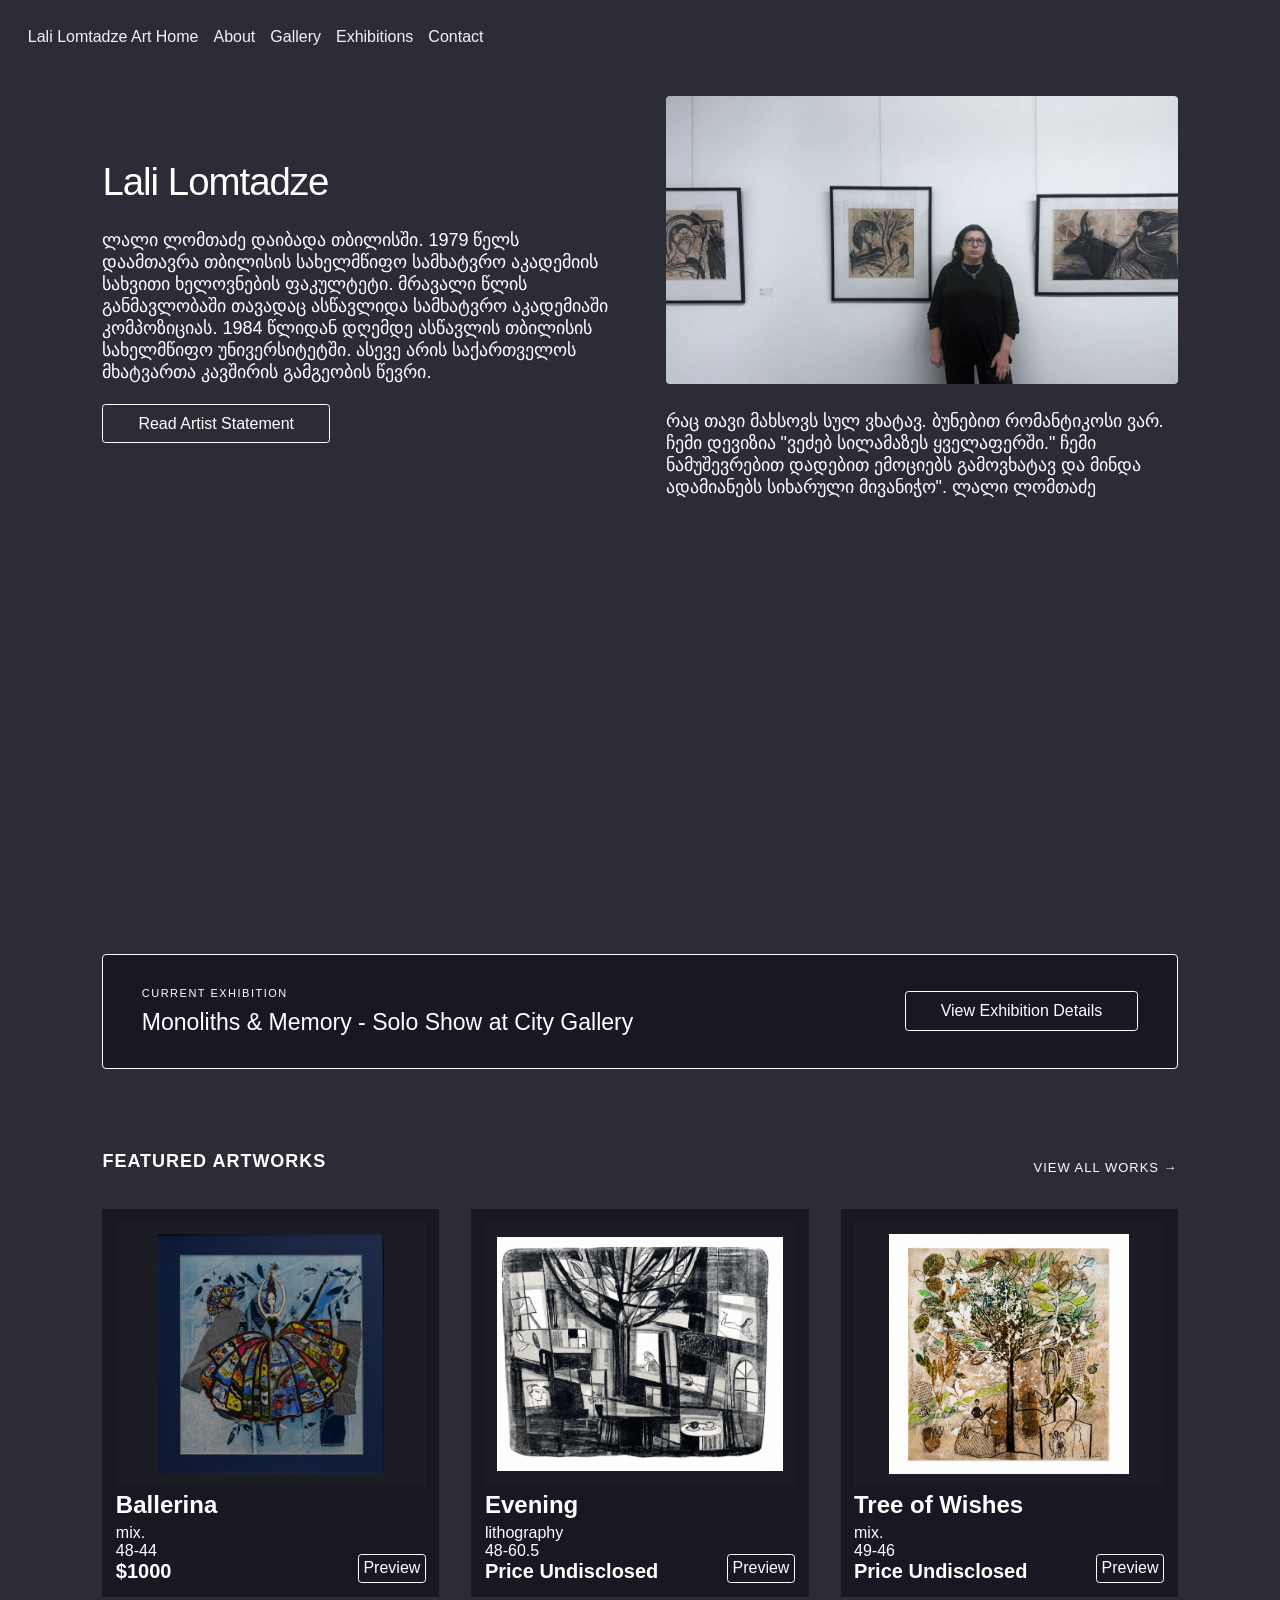
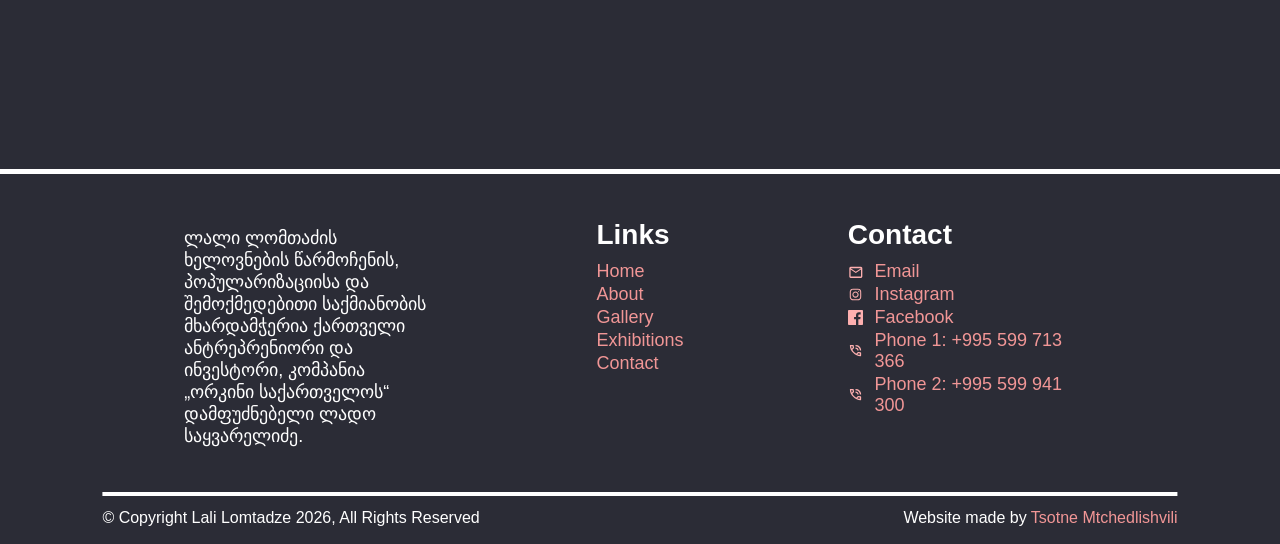
==== commit 8231f017: "Update to end of season 1 version This is the final, corrected version of the whole project at the e" ====
--- a/index.html
+++ b/index.html
@@ -76,14 +76,23 @@
 
         <section class="hero-split">
             <div class="hero-content">
-                <h1>Lali Lomtadze - Selected Works. </h1>
-                <p>Exploring raw materiality and expansive spatial dynamics through large-scale installations and mixed media series.</p>
+                <h1>Lali Lomtadze</h1>
+                <p>ლალი ლომთაძე დაიბადა თბილისში. 1979 წელს დაამთავრა თბილისის სახელმწიფო სამხატვრო აკადემიის სახვითი ხელოვნების ფაკულტეტი. მრავალი წლის განმავლობაში თავადაც ასწავლიდა სამხატვრო აკადემიაში კომპოზიციას. 1984 წლიდან დღემდე ასწავლის თბილისის სახელმწიფო უნივერსიტეტში. ასევე არის საქართველოს მხატვართა კავშირის გამგეობის წევრი. </p>
                 <a href="about.html" class="generic_Button">Read Artist Statement</a>
             </div>
-            <div class="hero-video">
-                <iframe width="560" height="315" src="https://www.youtube.com/embed/-3eyiRvdi0U?si=hUr3q0bg7yE_YjlS" title="YouTube video player" frameborder="0" allow="accelerometer; autoplay; clipboard-write; encrypted-media; gyroscope; picture-in-picture; web-share" referrerpolicy="strict-origin-when-cross-origin" allowfullscreen></iframe>
+            <div class="hero-Second-Half">
+                <div class="hero-video">
+                    <img src="../images/index/76b43950-5987-4f4a-9c89-833717b9d75f_C2D68631-82A6-44EA-A4CD-11B6768E40F9.jpg" alt="">
+                </div>
+                <p class="hero-Caption">
+                    რაც თავი მახსოვს სულ ვხატავ. ბუნებით რომანტიკოსი ვარ. ჩემი დევიზია "ვეძებ სილამაზეს ყველაფერში." ჩემი ნამუშევრებით დადებით ემოციებს გამოვხატავ და მინდა ადამიანებს სიხარული მივანიჭო".
+ლალი ლომთაძე
+                </p>
             </div>
         </section>
+        <div class="hero_Video_Two">
+                <iframe width="560" height="315" src="https://www.youtube.com/embed/Vu2CfUH7Cds?si=AKaixuuimhF-kB6W" title="YouTube video player" frameborder="0" allow="accelerometer; autoplay; clipboard-write; encrypted-media; gyroscope; picture-in-picture; web-share" referrerpolicy="strict-origin-when-cross-origin" allowfullscreen></iframe>
+            </div>
 
         <section class="exhibition-spotlight">
             <div class="exhibition-info">
@@ -111,8 +120,8 @@
                  alt="Company Logo" class="footer_Logo" width="50"> -->
                  
             <div class="footer_Column">
-                <h3>Sponsor</h3>
-                <p>ლალი ლომთაძის ხელოვნების წარმოჩენის, პოპულარიზაციისა და შემოქმედებითი მემკვიდრეობის მხარდაჭერია, ქართველი ბიზნესმენი, კომპანია ორკინი საქართველოს დაფუძნებელი ვლადიმერ საყვარელიძე.</p>
+                <!-- <h3>Sponsor</h3> -->
+                <p>ლალი ლომთაძის ხელოვნების წარმოჩენის, პოპულარიზაციისა და შემოქმედებითი საქმიანობის მხარდამჭერია ქართველი ანტრეპრენიორი და ინვესტორი, კომპანია „ორკინი საქართველოს“ დამფუძნებელი ლადო საყვარელიძე.</p>
             </div>
             <div class="footer_Column">
                 <h3>Links</h3>
@@ -129,7 +138,10 @@
                 <ul>
                     <!-- <li class="social_Link"><div class="footer_Icon_Three" aria-hidden="true"></div><span><a href="mailto:lali.lomtadze.art@gmail.com">Email</a></span></li> -->
                     <li class="social_Link"><div class="footer_Social_Icon" id="soc_One" aria-hidden="true"></div><a href="mailto:lali.lomtadze.art@gmail.com">Email</a></li>
-                    <li class="social_Link"><div class="footer_Social_Icon" id="soc_Three" aria-hidden="true"></div><a href="">Instagram</a></li>
+                    <li class="social_Link"><div class="footer_Social_Icon" id="soc_Three" aria-hidden="true"></div><a href="https://www.instagram.com/lali_lomtadze_art">Instagram</a></li>
+                    <li class="social_Link"><div class="footer_Social_Icon" id="soc_Two" aria-hidden="true"></div><a href="https://www.facebook.com/lali.lomtadze.5">Facebook</a></li>
+                    <li class="social_Link"><div class="footer_Social_Icon" id="soc_Four" aria-hidden="true"></div><a href="tel:+995599713366">Phone 1: +995 599 713 366</a></span></li>
+                    <li class="social_Link"><div class="footer_Social_Icon" id="soc_Five" aria-hidden="true"></div><span><a href="tel:+995599941300">Phone 2: +995 599 941 300</a></span></li>
                 </ul>
             </div>
             <!-- <div class="footer_Column">
--- a/Styles/home.css
+++ b/Styles/home.css
@@ -106,10 +106,18 @@
 
 .hero-content p {
     color: var(--muted);
-    font-size: clamp(16px, 1.1vw, 21px);
+    font-size: var(--fs-body);
     margin-bottom: clamp(24px, 2.5vw, 40px);
     width: 100%;
     max-width: 540px;
+}
+
+.hero-Second-Half {
+
+    display: flex;
+    flex-direction: column;
+    gap: clamp(20px, 2vw, 36px);
+    font-size: var(--fs-body);
 }
 
 .btn {
@@ -138,13 +146,48 @@
     overflow: hidden;
 }
 
-.hero-video iframe {
+.hero_Video_Two {
+    position: relative;
+    width: 50%;
+    aspect-ratio: 16 / 9;
+    background: var(--surface);
+    border-radius: 4px;
+    overflow: hidden;
+    margin-inline: auto;
+    margin-bottom: clamp(48px, 6vw, 100px);
+}
+
+@media (max-width: 1000px) {
+
+    .hero_Video_Two {
+    width: 100%;
+}
+    
+}
+
+.hero_Video_Two iframe {
+    width: 100%;
+    height: 100%;
+    /* height: auto; */
+}
+
+/* .hero-video iframe {
     position: absolute;
     top: 0;
     left: 0;
     width: 100%;
     height: 100%;
     border: 0;
+} */
+
+.hero-video img {
+    position: absolute;
+    top: 0;
+    left: 0;
+    width: 100%;
+    height: 100%;
+    border: 0;
+    object-fit: cover;
 }
 
 /* Exhibition Banner */
@@ -246,7 +289,8 @@
     }
     .hero-content p {
         max-width: 700px;
-        font-size: clamp(21px, 1.2vw, 26px);
+        /* font-size: var(--fs-body); */
+        
     }
     .gallery-grid {
         grid-template-columns: repeat(auto-fit, minmax(420px, 1fr));
@@ -263,7 +307,7 @@
     }
     .hero-content p {
         max-width: 900px;
-        font-size: clamp(26px, 1.3vw, 34px);
+        /* font-size: clamp(26px, 1.3vw, 34px); */
     }
     .gallery-grid {
         grid-template-columns: repeat(auto-fit, minmax(520px, 1fr));
--- a/Styles/footer.css
+++ b/Styles/footer.css
@@ -202,7 +202,7 @@
 
     display: inline-block;
     content: "";
-    background-image: url(../Images/Icons/socials/facebook-color-svgrepo-com.svg);
+    background-image: url(../images/Icons/socials/facebook-color-svgrepo-com.svg);
   }
   #soc_Three {
 
@@ -214,9 +214,15 @@
 
     display: inline-block;
     content: "";
-    background-image: url(../Images/Icons/socials/tiktok-svgrepo-com\(1\).svg);
-    background-color: #414141;
-  }
+    background-image: url(../images/Icons/call_30dp_08BFFF_FILL0_wght400_GRAD0_opsz24.svg);
+  }
+
+  #soc_Five {
+  
+      display: inline-block;
+      content: "";
+      background-image: url(../images/Icons/call_30dp_08BFFF_FILL0_wght400_GRAD0_opsz24.svg);
+    }
 
   @media (min-width: 1000px) {
 
@@ -408,6 +414,14 @@
       content: "";
       /* background-image: url(../Images/Icons/socials/tiktok-svgrepo-com\(1\).svg); */
     }
+
+    #soc_Five {
+  
+      display: inline-block;
+      content: "";
+      /* background-image: url(../Images/Icons/socials/tiktok-svgrepo-com\(1\).svg); */
+    }
+  
   
     .tos {
   
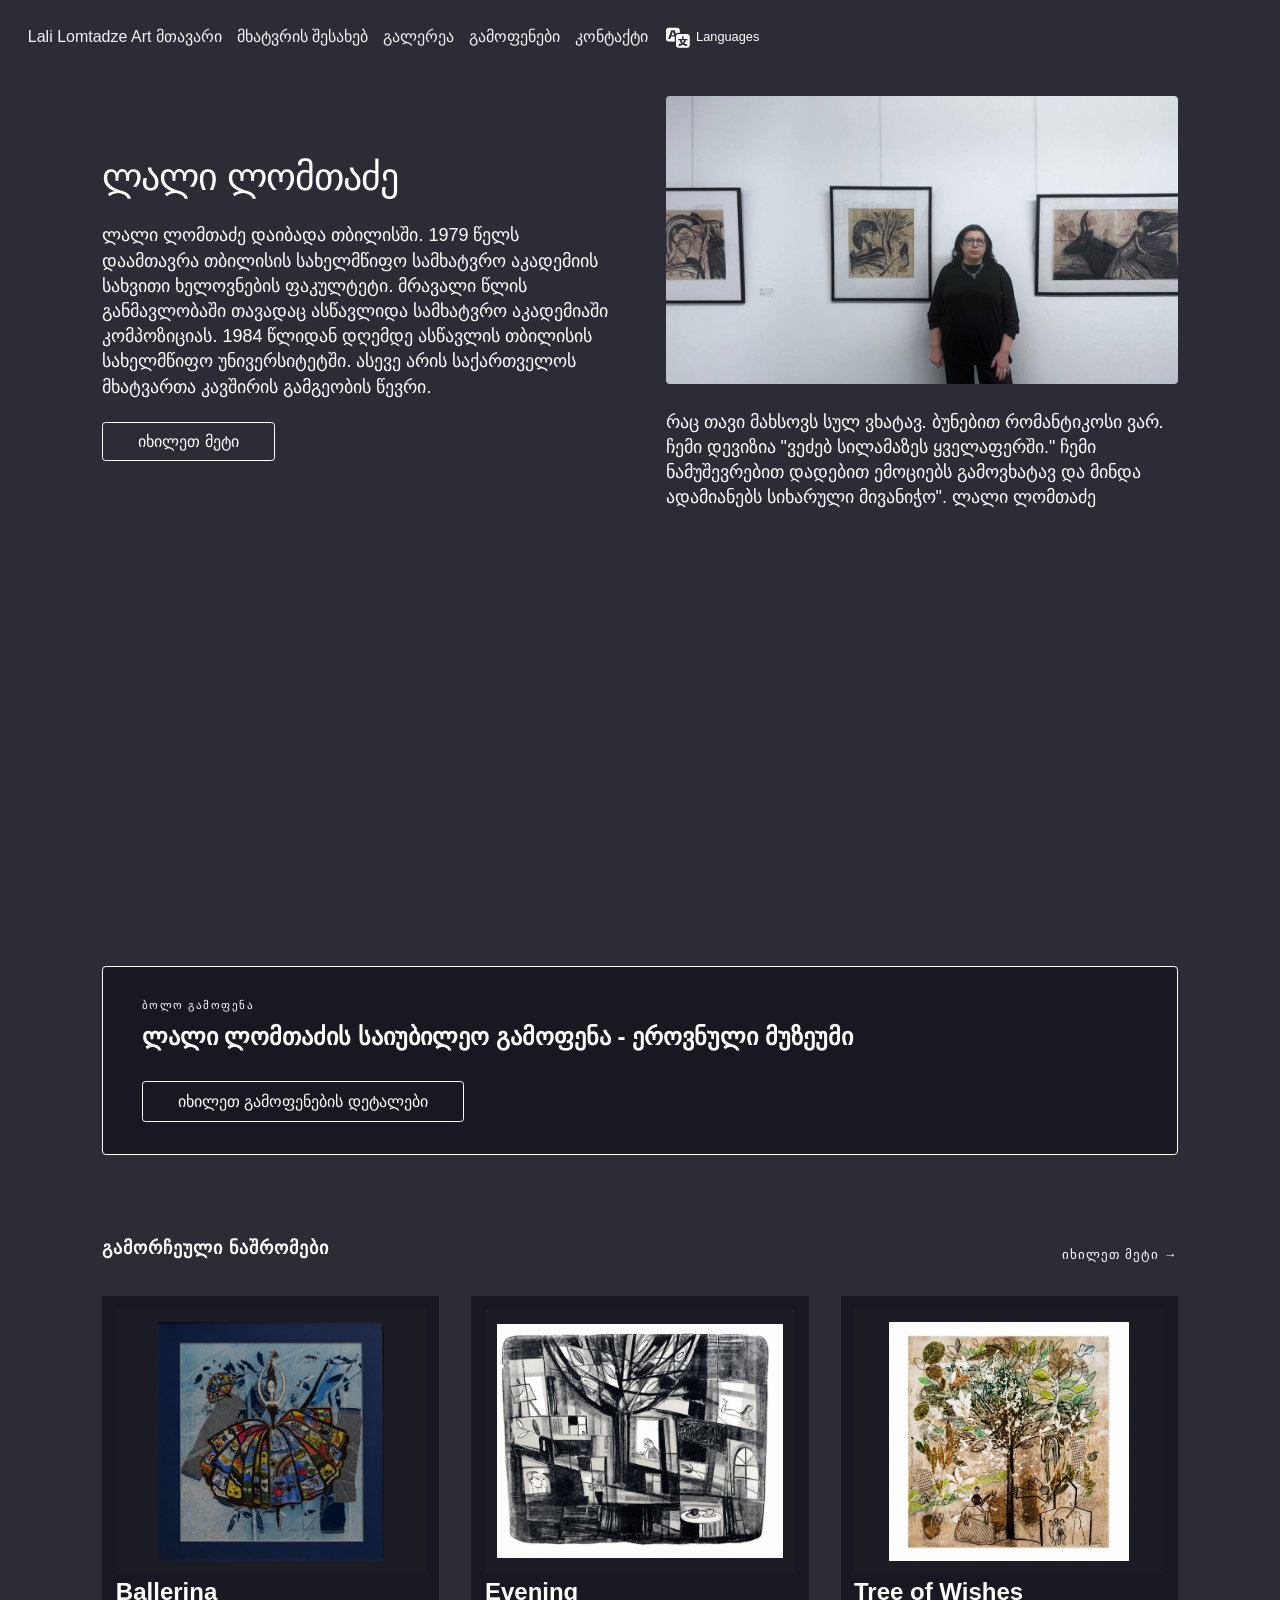
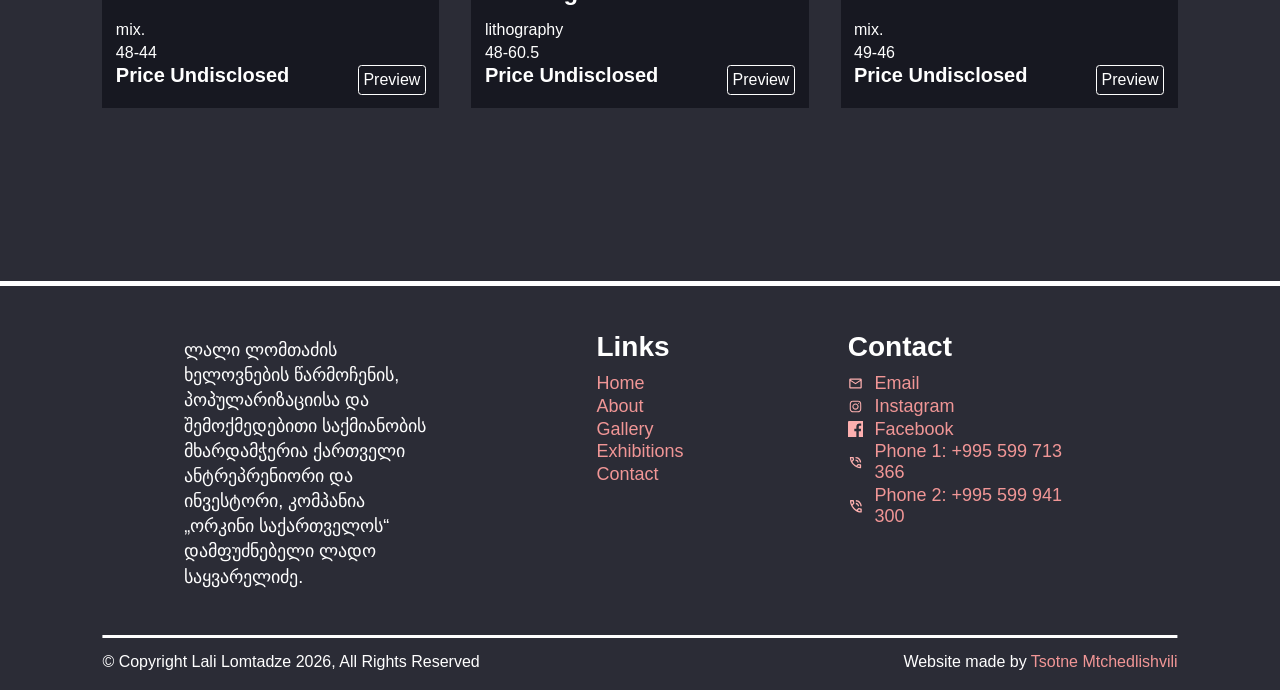
==== commit 9ddf034a: "Add language menu and Georgian version Georgian versin is mostly done and language switcher function" ====
--- a/index.html
+++ b/index.html
@@ -1,5 +1,5 @@
 <!DOCTYPE html>
-<html lang="en">
+<html lang="ka">
 <head>
     <meta charset="UTF-8">
     <meta name="viewport" content="width=device-width, initial-scale=1.0">
@@ -26,6 +26,7 @@
     <link rel="stylesheet" href="Styles/home.css">
     <link rel="stylesheet" href="Styles/footer.css">
     <link rel="stylesheet" href="Styles/gallery.css">
+    <link rel="stylesheet" href="Styles/languageSwitcher.css">
 
     <title>Art Main Page</title>
 </head>
@@ -52,22 +53,35 @@
             <nav class="nav_Element">
                 <ul class="nav_List">
                     <li class="nav_Item">
-                        <a href="index.html" class="nav_Link">Home</a>
+                        <a href="index.html" class="nav_Link">მთავარი</a>
                     </li>
                     <li class="nav_Item">
-                        <a href="about.html" class="nav_Link">About</a>
+                        <a href="about.html" class="nav_Link">მხატვრის შესახებ</a>
                     </li>
                     <li class="nav_Item">
-                        <a href="gallery.html" class="nav_Link">Gallery</a>
+                        <a href="gallery.html" class="nav_Link">გალერეა</a>
                     </li>
                     <li class="nav_Item">
-                        <a href="exhibition.html" class="nav_Link">Exhibitions</a>
+                        <a href="exhibition.html" class="nav_Link">გამოფენები</a>
                     </li>
                     <li class="nav_Item">
-                        <a href="contact.html" class="nav_Link">Contact</a>
+                        <a href="contact.html" class="nav_Link">კონტაქტი</a>
+                    </li>
+                    <li class="nav_Item">
+                        <div class="language_Selector">
+                            <button class="language_Button" aria-haspopup="true" aria-expanded="false" aria-controls="language-menu">
+                                <img src="../images/Icons/translation-svgrepo-com.svg" alt="" aria-hidden="true" class="translation_Icon" height="25">Languages
+                            </button>
+                            <div class="language_List" id="language-menu" hidden>
+                                <a href="/"><img src="../images/Flags/flag-for-flag-georgia-svgrepo-com.svg" alt="" aria-hidden="true" class="language_Flag" height="25"> Georgian</a>
+                                <a href="/en/"><img src="../images/Flags/flag-for-flag-united-kingdom-svgrepo-com.svg" alt="" aria-hidden="true" class="language_Flag" height="25"> English</a>
+                            </div>
+                        </div>
                     </li>
                 </ul>
+                
             </nav>
+            
         </div>
         <div id="sentinel" aria-hidden="true" style="position: absolute; top: 0; left: 0; width: 100%; height: 1px; pointer-events: none; opacity: 0;"></div>
     </header>
@@ -76,9 +90,9 @@
 
         <section class="hero-split">
             <div class="hero-content">
-                <h1>Lali Lomtadze</h1>
+                <h1>ლალი ლომთაძე</h1>
                 <p>ლალი ლომთაძე დაიბადა თბილისში. 1979 წელს დაამთავრა თბილისის სახელმწიფო სამხატვრო აკადემიის სახვითი ხელოვნების ფაკულტეტი. მრავალი წლის განმავლობაში თავადაც ასწავლიდა სამხატვრო აკადემიაში კომპოზიციას. 1984 წლიდან დღემდე ასწავლის თბილისის სახელმწიფო უნივერსიტეტში. ასევე არის საქართველოს მხატვართა კავშირის გამგეობის წევრი. </p>
-                <a href="about.html" class="generic_Button">Read Artist Statement</a>
+                <a href="about.html" class="generic_Button">იხილეთ მეტი</a>
             </div>
             <div class="hero-Second-Half">
                 <div class="hero-video">
@@ -86,7 +100,7 @@
                 </div>
                 <p class="hero-Caption">
                     რაც თავი მახსოვს სულ ვხატავ. ბუნებით რომანტიკოსი ვარ. ჩემი დევიზია "ვეძებ სილამაზეს ყველაფერში." ჩემი ნამუშევრებით დადებით ემოციებს გამოვხატავ და მინდა ადამიანებს სიხარული მივანიჭო".
-ლალი ლომთაძე
+                    ლალი ლომთაძე
                 </p>
             </div>
         </section>
@@ -96,16 +110,16 @@
 
         <section class="exhibition-spotlight">
             <div class="exhibition-info">
-                <span>Current Exhibition</span>
-                <h3>Monoliths & Memory - Solo Show at City Gallery</h3>
+                <span>ბოლო გამოფენა</span>
+                <h2>ლალი ლომთაძის საიუბილეო გამოფენა - ეროვნული მუზეუმი</h2>
             </div>
-            <a href="exhibition.html" class="generic_Button">View Exhibition Details</a>
+            <a href="exhibition.html" class="generic_Button">იხილეთ გამოფენების დეტალები</a>
         </section>
 
         <section class="featured-section">
             <div class="section-header">
-                <h2>Featured Artworks</h2>
-                <a href="gallery.html">View All Works &rarr;</a>
+                <h2>გამორჩეული ნაშრომები</h2>
+                <a href="gallery.html">იხილეთ მეტი &rarr;</a>
             </div>
             <div class="gallery-grid">
                 
@@ -163,4 +177,5 @@
 </body>
 <script src="js/nav.js"></script>
 <script src="js/featuredGalleryList.js"></script>
+<script src="js/languageSwitcher.js"></script>
 </html>
--- a/Styles/styles.css
+++ b/Styles/styles.css
@@ -161,6 +161,7 @@
         --fs-quote: 1.5rem; /* 24px */
         --fs-overline: .75rem; /* 12px */
         --fs-caption: .75rem;  /* 12px */
+
         
     }
 
@@ -200,6 +201,10 @@
     h4 {
 
         font-size: var(--fs-heading-sm);
+    }
+
+    p {
+        line-height: 140%;
     }
 
    @media (min-width:1000px) {
--- a/Styles/nav.css
+++ b/Styles/nav.css
@@ -121,6 +121,11 @@
 
   }
 
+  .nav_Item {
+
+    display: flex;
+    align-items: center;
+  }
 
   .logo_And_Btn {
     width: 10vw;
@@ -231,10 +236,16 @@
     /* height: 100%; */
     display: flex;
     align-items: center;
-    overflow: hidden;
+    /* overflow: hidden; */
     width: auto;
+    gap: clamp(8px, 4vw, 15px);
     /* transition: all 200ms ease-in-out; */
 
+  }
+
+  .show_Dropdown .nav_List {
+
+    visibility: hidden;
   }
 
   .show_Dropdown .nav_Element {
--- a/Styles/gallery.css
+++ b/Styles/gallery.css
@@ -172,6 +172,11 @@
 .item_Details {
 
     width: 70%;
+    height: 100%;
+    display: flex;
+    flex-direction: column;
+    justify-content: end;
+    padding: 2.5% 0;
 }
 
 .pricing {
--- a/Styles/languageSwitcher.css
+++ b/Styles/languageSwitcher.css
@@ -0,0 +1,308 @@
+.language_Selector {
+    width: clamp(2rem, 50vw, 10rem);
+    /* font-size: clamp(0.5rem, 5vw, 1.5rem);
+    flex-direction: column;
+    border: 1px solid var(--nav-text-color);
+    border-top-right-radius: clamp(0.2rem, 1vw, 2rem);
+    border-top-left-radius: clamp(0.2rem, 1vw, 2rem);
+    border-bottom-right-radius: 0px;
+    border-bottom-left-radius: 0px;
+    font-family: var(--default-font-family); */
+  }
+
+  .language_Selector button {
+    /* padding: clamp(4px, 0.2vw, 8px) 0; */
+
+    display: flex;
+    align-items: center;
+    /* justify-content: center; */
+    padding: 2%;
+    gap: 3%;
+    width: 100%;
+    height: clamp(30px, 1.5vw, 50px);
+    border: none;
+    font-size: clamp(0.5rem, 5vw, 1.5rem);
+    text-decoration: none;
+    color: white;
+    background-color: transparent;
+    /* border-bottom: 1px solid var(--nav-text-color); */
+    /* border-top-right-radius: clamp(0.2rem, 1vw, 2rem);
+    border-top-left-radius: clamp(0.2rem, 1vw, 2rem);
+    border-bottom-right-radius: 0px;
+    border-bottom-left-radius: 0px; */
+
+    background-image: linear-gradient(90deg, transparent 50%, rgba(23, 24, 32, 0.95) 50%);
+    background-size: 202%;
+    background-position: 0%;
+    transition: all 200ms ease-in-out;
+    
+  }
+
+  .language_Icon {
+    /* padding: clamp(4px, 0.2vw, 8px) 0; */
+    height: clamp(30px, 1.5vw, 50px);
+    
+  }
+
+  .language_Selector button:hover {
+
+    /* color: rgb(241, 150, 150); */
+    background-position: 100%;
+    /* background-color: var(--secondary-color); */
+    cursor: pointer;
+    
+  }
+
+  .language_List {
+
+    display: flex;
+    flex-direction: column;
+    align-items: center;
+    position: absolute;
+    width: clamp(2rem, 50vw, 10rem);
+    min-height: max-content;
+    background-color: rgba(23, 24, 32, 0.95);
+    /* padding: clamp(2px, 0.1vw, 4px) 0; */
+    /* border: 1px solid var(--nav-text-color);
+    border-top: none;
+    border-bottom-right-radius: clamp(0.2rem, 1vw, 2rem);
+    border-bottom-left-radius: clamp(0.2rem, 1vw, 2rem); */
+    overflow: hidden;
+    /* left: 50%; */
+    /* transform: translateX(-50%); */
+    /* position: absolute; */
+    /* top: 0; */
+    /* left: 0; */
+    /* transform: translateX(-1px); */
+    /* height: 0; */
+    /* overflow: hidden; */
+  }
+
+  .language_List a {
+
+    text-decoration: none;
+    color: white;
+    width: 100%;
+    display: flex;
+    justify-content:baseline;
+    align-items: center;
+    height: clamp(30px, 1.5vw, 50px);
+    text-align:justify;
+    padding: 2.5%;
+    padding-left: 12%;
+    gap: 2.5%;
+  }
+
+  .language_Flag {
+
+    align-items: center;
+    height: clamp(30px, 1.5vw, 50px);
+    width: auto;
+
+  }
+
+  /* .language_List a::before {
+
+    content: " ";
+    background-image: url(../Images/Flags/flag-for-flag-georgia-svgrepo-com.svg);
+    display: inline-block;
+    height: clamp(25px, 1.25vw, 50px);
+    width: clamp(25px, 1.25vw, 50px);
+    margin-right: 2.5%;
+
+  } */
+
+  .language_List a:hover {
+
+    text-decoration: none;
+    color: rgba(23, 24, 32, 0.95);
+    background-color: var(--secondary-color);
+  }
+
+@media (min-width: 1000px) {
+
+    .language_Selector {
+        /* width: clamp(2rem, 25vw, 10rem);
+        font-size: clamp(0.2rem, 1vw, 2rem);
+        height: clamp(40px, 5vh, 70px); */
+        /* flex-direction: column; */
+        /* margin-right: 6vw; */
+        position: relative;
+
+        
+        /* border:0.2vh solid var(--nav-text-color); */
+        /* border-top-right-radius: clamp(1rem, 2vw, 3rem);
+        border-top-left-radius: clamp(1rem, 2vw, 3rem);
+        border-bottom-right-radius: clamp(1rem, 2vw, 3rem);
+        border-bottom-left-radius: clamp(1rem, 2vw, 3rem); */
+  }
+
+  .language_Selector button {
+    /* padding: clamp(4px, 0.2vw, 8px) 0; */
+
+    display: flex;
+    align-items: center;
+    justify-content: start;
+    gap: 3%;
+    /* padding-inline: 1%; */
+    width: 100%;
+    height: 100%;
+    border: none;
+    font-size: clamp(0.2rem, 1vw, 2rem);
+    text-decoration: none;
+    /* color: var(--nav-text-color); */
+    /* background-color: var(--nav-color); */
+    /* border-bottom: 1px solid var(--nav-text-color); */
+    /* border-top-right-radius: clamp(1rem, 2vw, 3rem);
+    border-top-left-radius: clamp(1rem, 2vw, 3rem);
+    border-bottom-right-radius: clamp(1rem, 2vw, 3rem);
+    border-bottom-left-radius: clamp(1rem, 2vw, 3rem); */
+    
+  }
+
+  .language_Icon {
+    /* padding: clamp(4px, 0.2vw, 8px) 0; */
+    height: clamp(30px, 1.5vw, 50px);
+    
+  }
+
+  .language_Selector button:hover {
+
+    /* color: var(--nav-color); */
+    /* background-color: var(--secondary-color); */
+    cursor: pointer;
+    
+  }
+
+  .language_List {
+
+    display: flex;
+    flex-direction: column;
+    align-items: center;
+    position: absolute;
+    width: clamp(2rem, 25vw, 10rem);
+    min-height: max-content;
+    background-color: rgba(23, 24, 32, 0.95);
+    /* padding: clamp(2px, 0.1vw, 4px) 0; */
+    left: 50%;
+    transform: translateX(-50%); /* do not remove this otherwise the list will be misaligned slightly */
+    /* border: none;
+    border-top: none;
+    border-bottom-right-radius: clamp(1rem, 2vw, 1.5rem);
+    border-bottom-left-radius: clamp(1rem, 2vw, 1.5rem); */
+    overflow: hidden;
+    /* position: absolute; */
+    /* top: 0; */
+    /* left: 0; */
+    /* transform: translateX(-1px); */
+    /* height: 0; */
+    /* overflow: hidden; */
+  }
+
+  .language_List a {
+
+    text-decoration: none;
+    /* color: var(--nav-text-color); */
+    width: 100%;
+    display: flex;
+    justify-content:baseline;
+    align-items: center;
+    height: clamp(30px, 1.5vw, 50px);
+    text-align:justify;
+    padding: 2.5%;
+    padding-left: 12%;
+    gap: 2.5%;
+  }
+
+  .language_Flag {
+
+    align-items: center;
+    height: clamp(30px, 1.5vw, 50px);
+    width: auto;
+
+  }
+
+}
+
+@media (min-width: 2000px) {
+
+    .language_Selector {
+    width: clamp(3rem, 12vw, 20rem);
+    height: clamp(40px, 5vh, 110px);
+
+    position: relative;
+    background-color: var(--nav-color);
+    backdrop-filter: blur(10px);
+
+    font-size: clamp(1.5rem, 0.8vw + 0.5rem, 3rem);
+    
+    margin-right: clamp(2rem, 6vw, 5rem + 1vw);
+    
+    /* border:0.2vh solid var(--nav-text-color);
+    border-top-right-radius: clamp(1rem, 2vw, 3rem);
+    border-top-left-radius: clamp(1rem, 2vw, 3rem);
+    border-bottom-right-radius: clamp(1rem, 2vw, 3rem);
+    border-bottom-left-radius: clamp(1rem, 2vw, 3rem); */
+  }
+
+  .language_Selector button {
+    /* padding: clamp(4px, 0.2vw, 8px) 0; */
+
+    width: 100%;
+    height: 100%;
+    border: none;
+    font-size: clamp(1.5rem, 0.8vw + 0.5rem, 3rem);
+    text-decoration: none;
+    /* border: 0.2vh solid var(--nav-text-color); */
+    /* border-top-right-radius: clamp(1rem, 2vw, 3rem);
+    border-top-left-radius: clamp(1rem, 2vw, 3rem);
+    border-bottom-right-radius: clamp(1rem, 2vw, 3rem);
+    border-bottom-left-radius: clamp(1rem, 2vw, 3rem); */
+    
+  }
+
+  .translation_Icon {
+    /* padding: clamp(4px, 0.2vw, 8px) 0; */
+    height: clamp(60px, 2vw, 100px);
+    
+  }
+
+  .language_List {
+
+    display: flex;
+    flex-direction: column;
+    align-items: center;
+    position: absolute;
+    width: clamp(3rem, 12vw, 20rem);
+    min-height: max-content;
+    background-color: rgba(23, 24, 32, 0.95);
+    /* border-bottom-right-radius: clamp(1rem, 2vw, 3rem);
+    border-bottom-left-radius: clamp(1rem, 2vw, 3rem); */
+    overflow: hidden;
+    /* position: absolute; */
+    /* top: 0; */
+    /* left: 0; */
+    /* transform: translateX(-1px); */
+    /* height: 0; */
+    /* overflow: hidden; */
+  }
+
+  .language_List a {
+
+    width: 100%;
+    display: flex;
+    height: clamp(60px, 2vw, 100px);
+    text-align:justify;
+    padding: 2.5%;
+    padding-left: 12%;
+    gap: 2.5%;
+  }
+
+  .language_Flag {
+
+    align-items: center;
+    height: clamp(60px, 1.8vw, 100px);
+    width: auto;
+
+  }
+}
